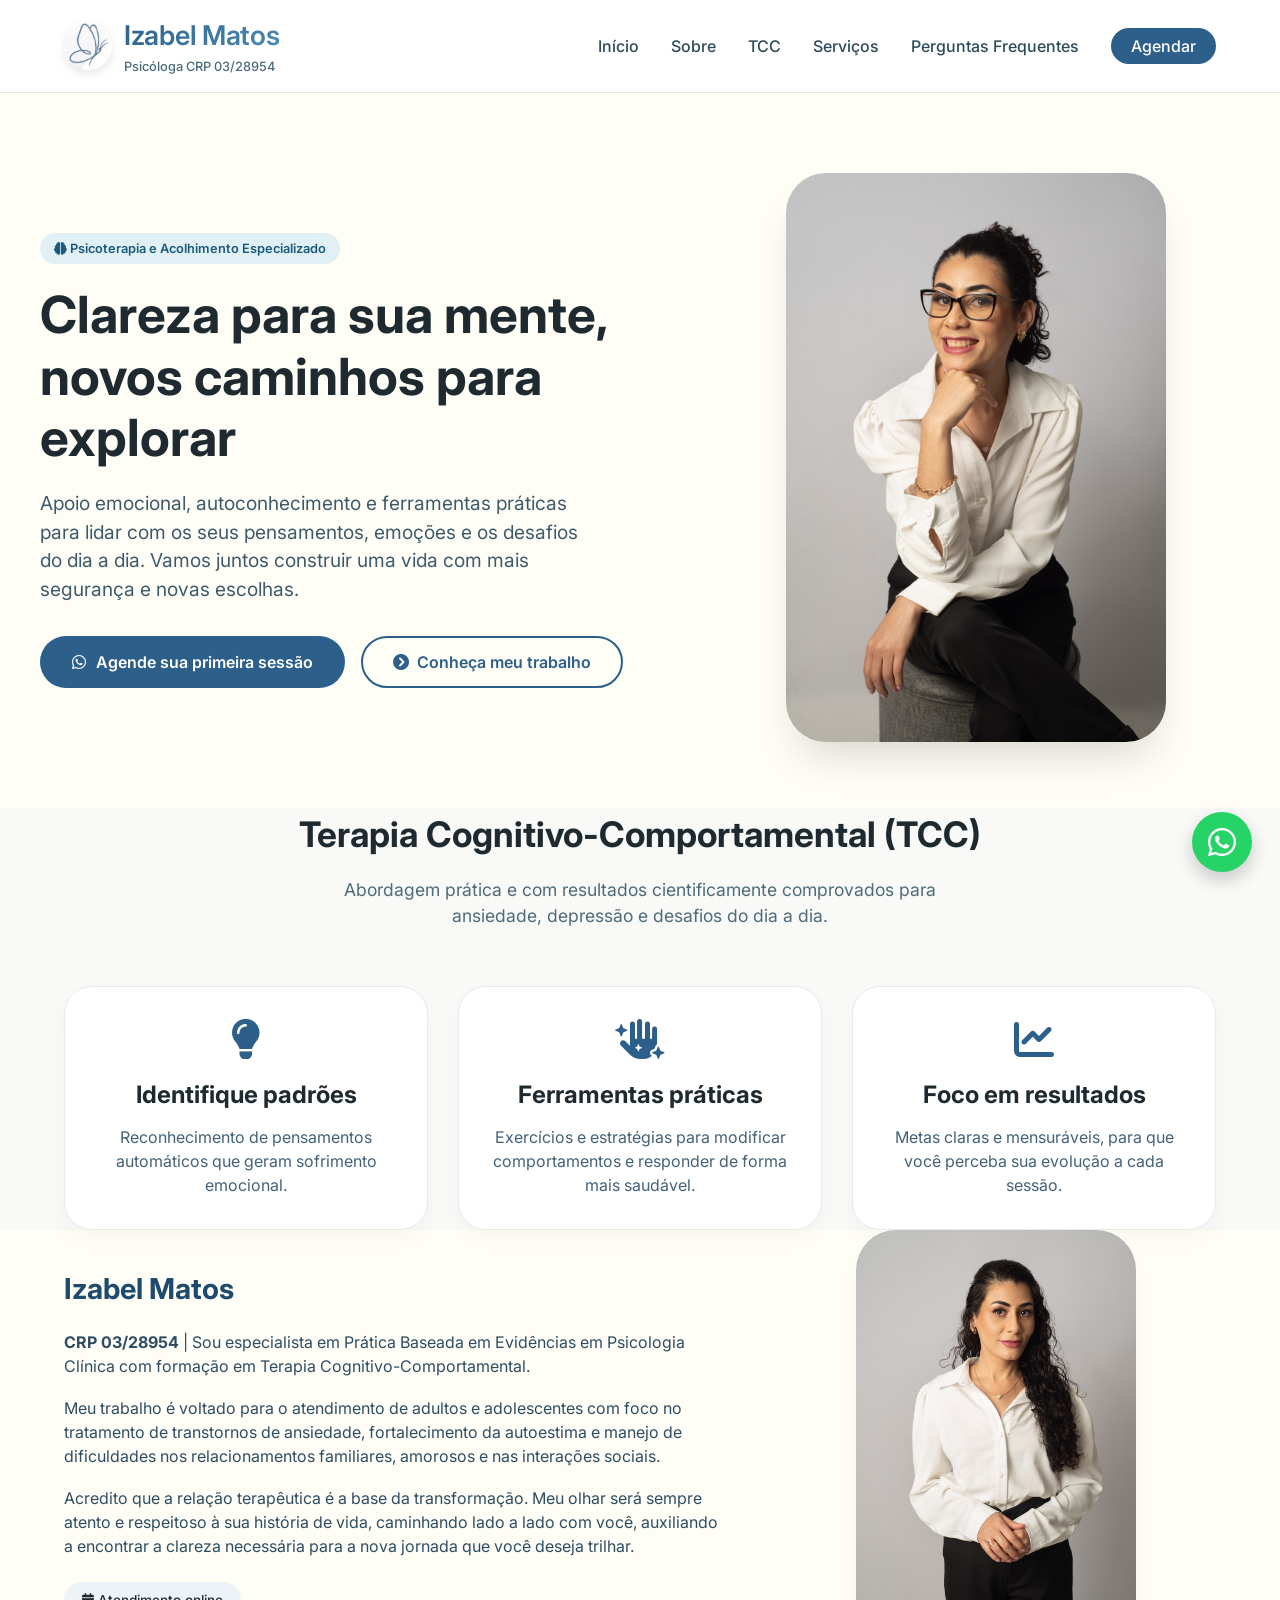
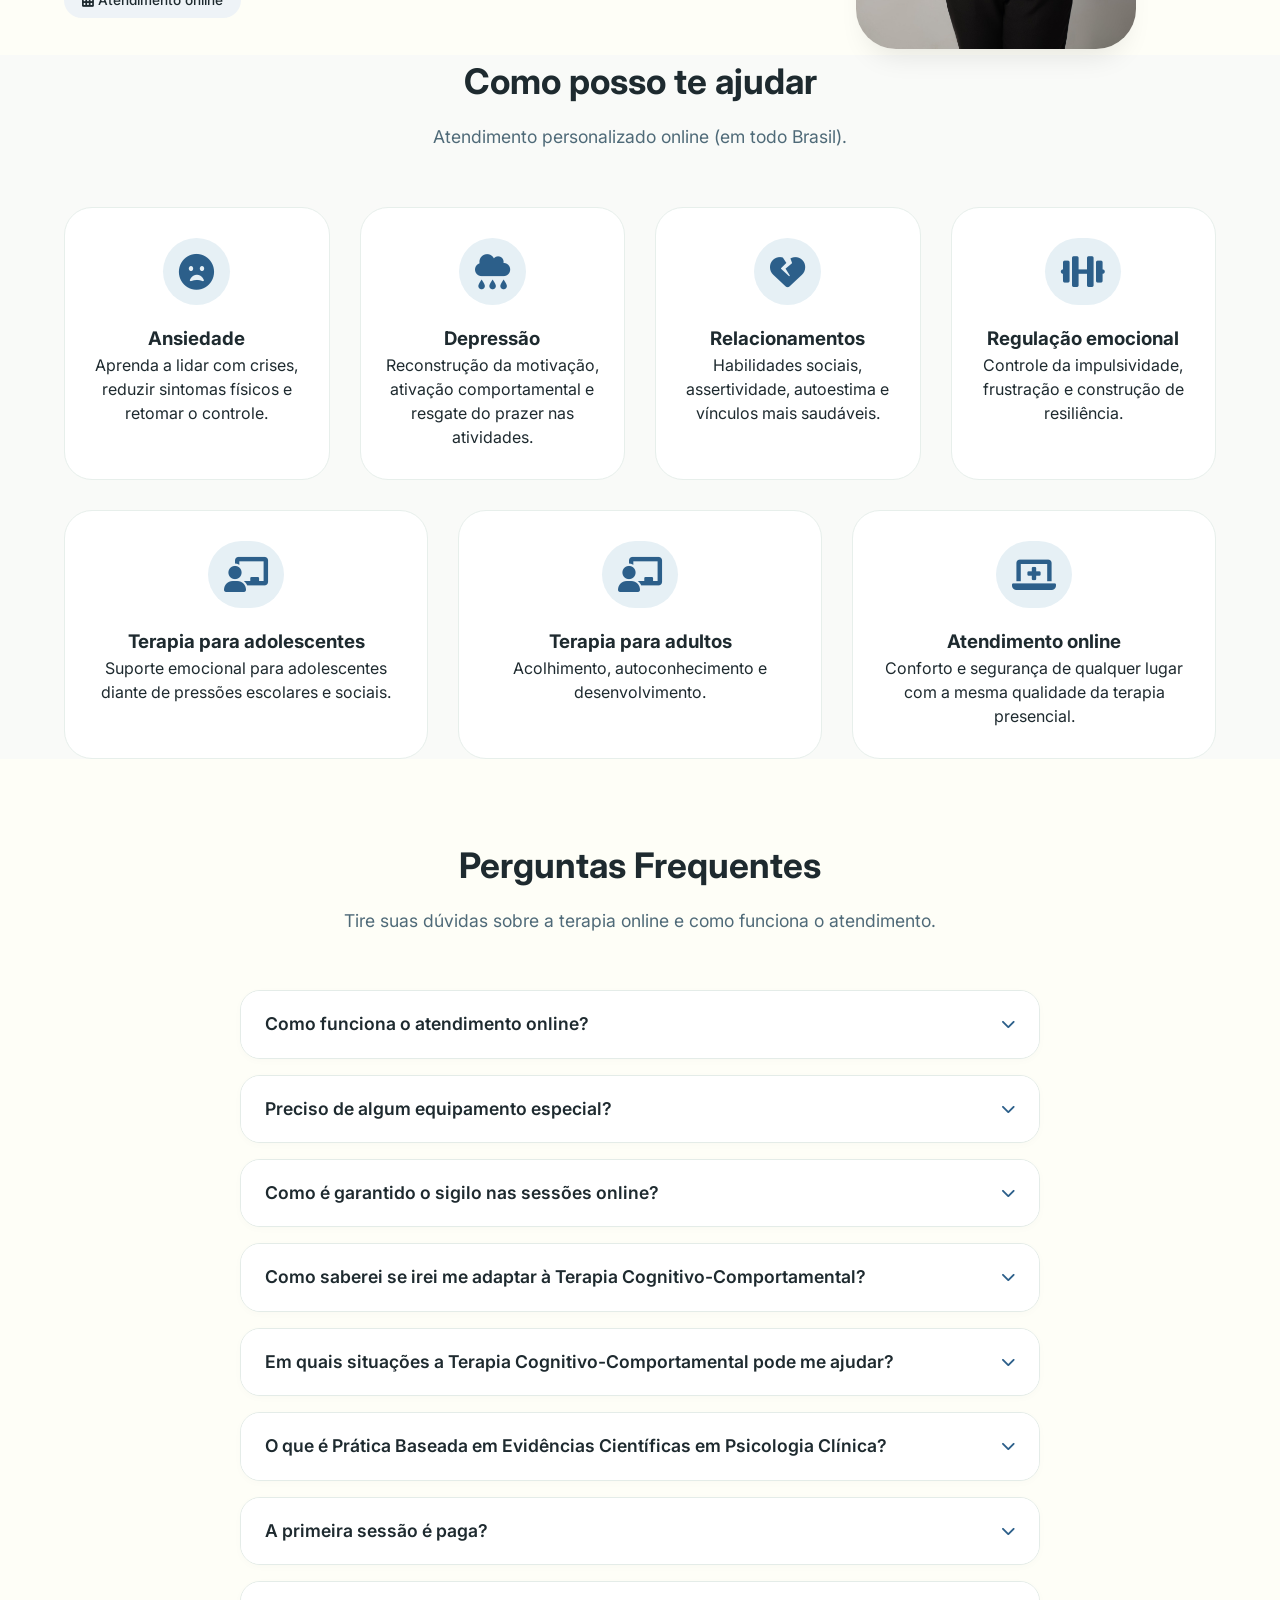
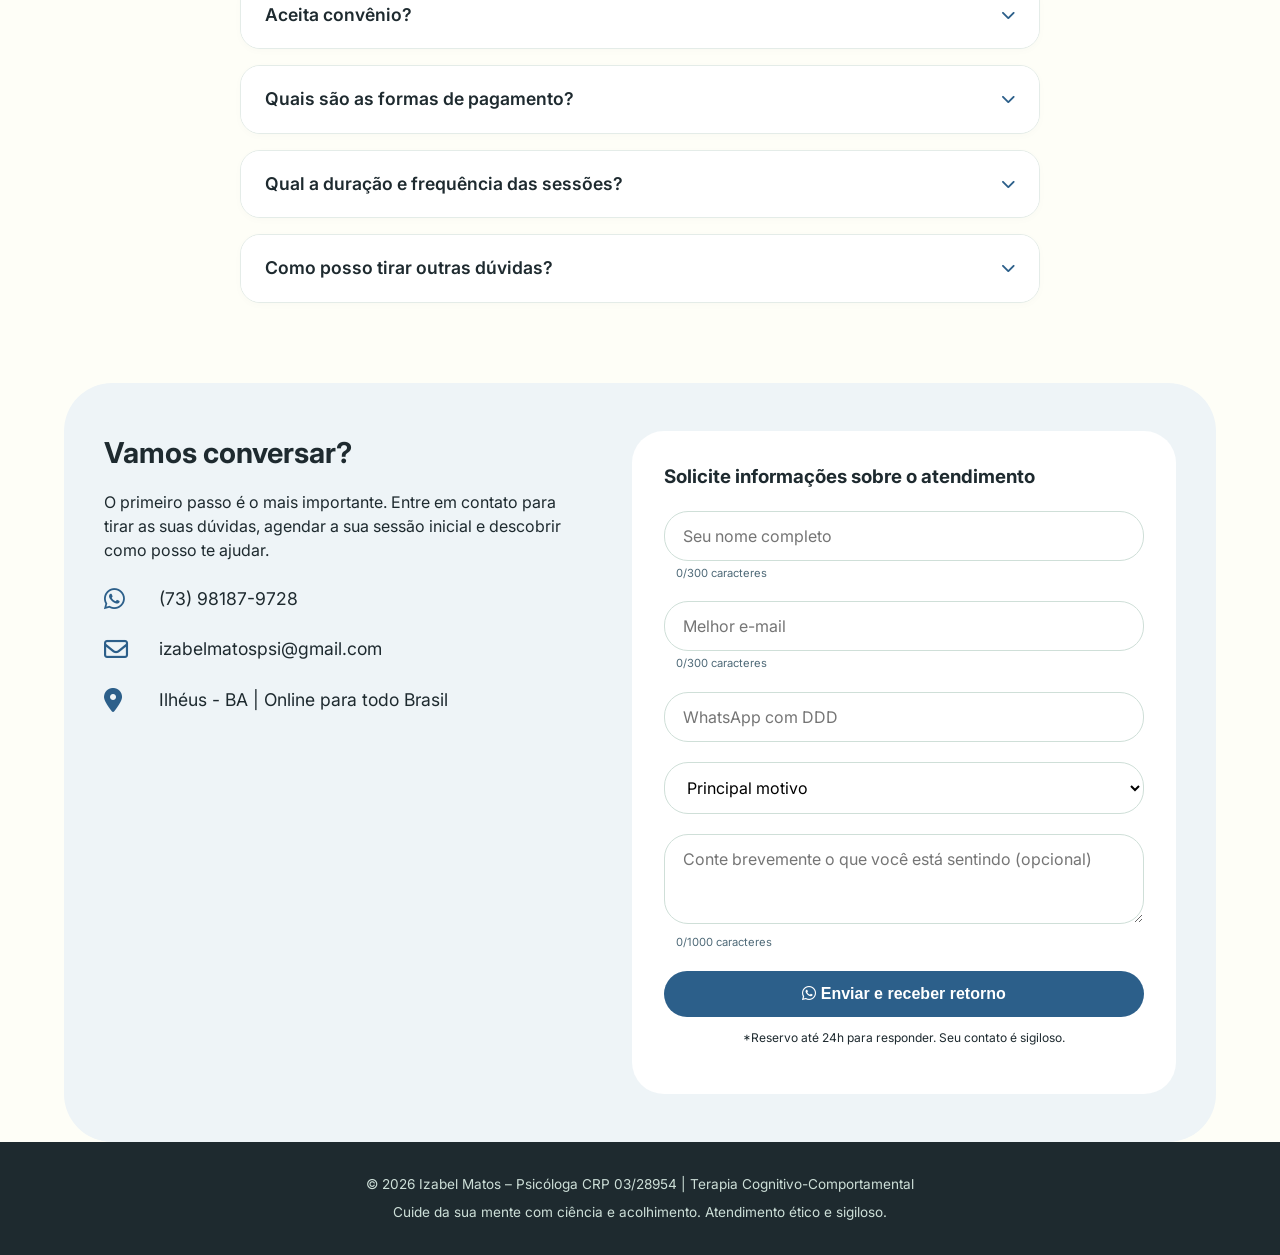
==== index.html @ 02223393 "Update index.html Customizations" ====
<!DOCTYPE html>
<html lang="pt-BR">
<head>
    <meta charset="UTF-8">
    <meta name="viewport" content="width=device-width, initial-scale=1.0, user-scalable=yes">
    <title>Izabel Matos | Psicóloga Clínica</title>

    <!-- Favicon -->    
    <link rel="icon" type="image/x-icon" href="favicon.ico" >
    
    <!-- Google Fonts + Font Awesome -->
    <link href="https://fonts.googleapis.com/css2?family=Inter:opsz,wght@14..32,300;14..32,400;14..32,500;14..32,600;14..32,700&display=swap" rel="stylesheet">
    <link rel="stylesheet" href="https://cdnjs.cloudflare.com/ajax/libs/font-awesome/6.0.0-beta3/css/all.min.css">
    <link rel="stylesheet" href="styles/style.css">
</head>
<body>

<!-- Navegação -->
<div class="navbar">
    <div class="container nav-flex">
        <div class="logo">
            <img src="images/logo.png" alt="Logo Izabel Matos" class="logo-image">
            <div class="logo-text">
                <h2>Izabel Matos</h2>
                <p>Psicóloga CRP 03/28954</p>
            </div>
        </div>  
        <ul class="nav-links">
            <li><a href="#inicio">Início</a></li>
            <li><a href="#sobre">Sobre</a></li>
            <li><a href="#tcc">TCC</a></li>
            <li><a href="#servicos">Serviços</a></li>
            <li><a href="#faq">Perguntas Frequentes</a></li>
            <li><a href="#contato" class="btn-contato-nav">Agendar</a></li>
        </ul>
    </div>
</div>

<main>
    <!-- Início -->
    <section id="inicio">
        <div class="container hero">
            <div class="hero-content">
                <div class="hero-badge"><i class="fas fa-brain"></i> Psicoterapia e Acolhimento Especializado</div>
                <h1>Clareza para sua mente, novos caminhos para explorar</h1>
                <p>Apoio emocional, autoconhecimento e ferramentas práticas para lidar com os seus pensamentos, emoções e os desafios do dia a dia. Vamos juntos construir uma vida com mais segurança e novas escolhas.</p>
                <div class="hero-buttons">
                    <a href="#contato" class="btn-primary"><i class="fab fa-whatsapp"></i> Agende sua primeira sessão</a>
                    <a href="#sobre" class="btn-outline"><i class="fas fa-chevron-circle-right"></i> Conheça meu trabalho</a>
                </div>
            </div>
            <div class="hero-image">
                <img src="images/izabel2.jpeg" alt="Sala de terapia aconchegante">
            </div>
        </div>
    </section>

    <!-- Seção: O que é TCC -->
    <section id="tcc" class="section-light">
        <div class="container">
            <h2 class="section-title">Terapia Cognitivo-Comportamental (TCC)</h2>
            <p class="section-sub">Abordagem prática e com resultados cientificamente comprovados para ansiedade, depressão e desafios do dia a dia.</p>
            <div class="grid-cards">
                <div class="card">
                    <i class="fas fa-lightbulb"></i>
                    <h3>Identifique padrões</h3>
                    <p>Reconhecimento de pensamentos automáticos que geram sofrimento emocional.</p>
                </div>
                <div class="card">
                    <i class="fas fa-hand-sparkles"></i>
                    <h3>Ferramentas práticas</h3>
                    <p>Exercícios e estratégias para modificar comportamentos e responder de forma mais saudável.</p>
                </div>
                <div class="card">
                    <i class="fas fa-chart-line"></i>
                    <h3>Foco em resultados</h3>
                    <p>Metas claras e mensuráveis, para que você perceba sua evolução a cada sessão.</p>
                </div>
            </div>
        </div>
    </section>

    <!-- Sobre a psicóloga -->
    <section id="sobre">
        <div class="container about-wrap">
            <div class="about-text">
                <h3>Izabel Matos</h3>
                <p><strong>CRP 03/28954</strong> | Sou especialista em Prática Baseada em Evidências em Psicologia Clínica com formação em Terapia Cognitivo-Comportamental. </p>
                <p>Meu trabalho é voltado para o atendimento de adultos e adolescentes com foco no tratamento de transtornos de ansiedade, fortalecimento da autoestima e manejo de 
                    dificuldades nos relacionamentos familiares, amorosos e nas interações sociais.</p>                
                <p>Acredito que a relação terapêutica é a base da transformação. Meu olhar será sempre atento e respeitoso à sua história de vida, caminhando lado a lado com você, 
                    auxiliando a encontrar a clareza necessária para a nova jornada que você deseja trilhar.</p>
                <div class="badge-credencial">                    
                    <span><i class="fas fa-calendar-alt"></i> Atendimento online</span>
                </div>
            </div>
            <div class="about-img">
                <img src="images/izabel1.jpeg" alt="Foto Izabel Matos">
            </div>
        </div>
    </section>

    <!-- Serviços oferecidos -->
    <section id="servicos" class="section-light">
        <div class="container">
            <h2 class="section-title">Como posso te ajudar</h2>
            <p class="section-sub">Atendimento personalizado online (em todo Brasil).</p>
            <div class="servicos-grid">
                <div class="servico-item">
                    <i class="fas fa-frown-open"></i>
                    <h3>Ansiedade</h3>
                    <p>Aprenda a lidar com crises, reduzir sintomas físicos e retomar o controle.</p>
                </div>
                <div class="servico-item">
                    <i class="fas fa-cloud-rain"></i>
                    <h3>Depressão</h3>
                    <p>Reconstrução da motivação, ativação comportamental e resgate do prazer nas atividades.</p>
                </div>
                <div class="servico-item">
                    <i class="fas fa-heart-broken"></i>
                    <h3>Relacionamentos</h3>
                    <p>Habilidades sociais, assertividade, autoestima e vínculos mais saudáveis.</p>
                </div>
                <div class="servico-item">
                    <i class="fas fa-dumbbell"></i>
                    <h3>Regulação emocional</h3>
                    <p>Controle da impulsividade, frustração e construção de resiliência.</p>
                </div>
                <div class="servico-item">
                    <i class="fas fa-chalkboard-user"></i>
                    <h3>Terapia para adolescentes</h3>
                    <p>Suporte emocional para adolescentes diante de pressões escolares e sociais.</p>
                </div>
                <div class="servico-item">
                    <i class="fas fa-chalkboard-user"></i>
                    <h3>Terapia para adultos</h3>
                    <p>Acolhimento, autoconhecimento e desenvolvimento.</p>
                </div>
                <div class="servico-item">
                    <i class="fas fa-laptop-medical"></i>
                    <h3>Atendimento online</h3>
                    <p>Conforto e segurança de qualquer lugar com a mesma qualidade da terapia presencial.</p>
                </div>
            </div>
        </div>
    </section>

    <!-- Seção de FAQ - Perguntas Frequentes -->
    <section id="faq" class="section-faq">
        <div class="container">
            <h2 class="section-title">Perguntas Frequentes</h2>
            <p class="section-sub">Tire suas dúvidas sobre a terapia online e como funciona o atendimento.</p>

            <div class="faq-grid">
                <div class="faq-item">
                    <div class="faq-question">
                        <span>Como funciona o atendimento online?</span>
                        <i class="fas fa-chevron-down"></i>
                    </div>
                    <div class="faq-answer">
                        <p>O atendimento online é realizado por videochamada em um ambiente virtual seguro. 
                            Você vai precisar apenas de um celular ou computador conectado à internet, fones de ouvido com microfone e de um espaço tranquilo, 
                            garantindo a privacidade necessária para preservarmos o sigilo da nossa conversa. Esse formato possui a mesma duração, 
                            qualidade e eficácia dos encontros presenciais, seguindo as diretrizes do Conselho Federal de Psicologia (Resolução CFP 011/2012).
                        </p>
                    </div>
                </div>

                <div class="faq-item">
                    <div class="faq-question">
                        <span>Preciso de algum equipamento especial?</span>
                        <i class="fas fa-chevron-down"></i>
                    </div>
                    <div class="faq-answer">
                        <p>Não. Você só precisa de um celular, tablet ou computador com câmera e fones de ouvido, além de uma boa conexão com a internet. 
                            Recomendo um ambiente tranquilo e privado onde não haja interrupções durante a sessão.</p>
                    </div>
                </div>

                <div class="faq-item">
                    <div class="faq-question">
                        <span>Como é garantido o sigilo nas sessões online?</span>
                        <i class="fas fa-chevron-down"></i>
                    </div>
                    <div class="faq-answer">
                        <p>Utilizo plataformas de videoconferência com criptografia de ponta a ponta, seguindo as normas de segurança e sigilo profissional da Psicologia. 
                            Além disso, você deve estar em um local reservado durante a sessão. O sigilo é assegurado pelo Código de Ética Profissional do Psicólogo, 
                            assim como no atendimento presencial.</p>
                    </div>
                </div>

                <div class="faq-item">
                    <div class="faq-question">
                        <span>Como saberei se irei me adaptar à Terapia Cognitivo-Comportamental?</span>
                        <i class="fas fa-chevron-down"></i>
                    </div>
                    <div class="faq-answer">
                        <p>Essa é uma abordagem flexível e que será desenhada sob medida para você. A psicoterapia se adapta à sua realidade e aos seus valores. 
                            O processo é transparente e colaborativo. Nós caminharemos no seu tempo e o espaço estará sempre aberto para que você compartilhe 
                            como se sente ao longo dos encontros.</p>
                    </div>
                </div>

                <div class="faq-item">
                    <div class="faq-question">
                        <span>Em quais situações a Terapia Cognitivo-Comportamental pode me ajudar?</span>
                        <i class="fas fa-chevron-down"></i>
                    </div>
                    <div class="faq-answer">
                        <p>A Terapia Cognitivo-Comportamental (TCC) é eficaz no tratamento de diversos transtornos, como: 
                            ansiedade (transtorno de ansiedade generalizada, síndrome do pânico, fobias), depressão, transtorno obsessivo-compulsivo (TOC), 
                            transtorno de estresse pós-traumático (TEPT), transtornos alimentares, insônia, 
                            além de dificuldades em relacionamentos e baixa autoestima.</p>
                    </div>
                </div>

                <div class="faq-item">
                    <div class="faq-question">
                        <span>O que é Prática Baseada em Evidências Científicas em Psicologia Clínica?</span>
                        <i class="fas fa-chevron-down"></i>
                    </div>
                    <div class="faq-answer">
                        <p>É um modelo de trabalho que garante muita segurança e responsabilidade para o seu tratamento. 
                            Ele une os resultados dos melhores estudos científicos atuais com a minha experiência clínica e as suas necessidades pessoais. 
                            Na prática, isso significa que as nossas sessões serão guiadas por intervenções sérias e que realmente funcionam 
                            para promover a sua saúde mental de forma acolhedora.</p>
                    </div>
                </div>

                <div class="faq-item">
                    <div class="faq-question">
                        <span>A primeira sessão é paga?</span>
                        <i class="fas fa-chevron-down"></i>
                    </div>
                    <div class="faq-answer">
                        <p>Sim. O nosso primeiro encontro já é uma sessão clínica. Nesse momento inicial eu quero te conhecer, 
                            nós vamos conversar com calma sobre o que te trouxe à terapia, eu quero entender a sua história 
                            e alinhar com você como será a nossa jornada juntos para alcançar os seus objetivos.</p>
                    </div>
                </div>

                <div class="faq-item">
                    <div class="faq-question">
                        <span>Aceita convênio?</span>
                        <i class="fas fa-chevron-down"></i>
                    </div>
                    <div class="faq-answer">
                        <p>Não, os meus atendimentos são particulares.</p>
                    </div>
                </div>
                
                <div class="faq-item">
                    <div class="faq-question">
                        <span>Quais são as formas de pagamento?</span>
                        <i class="fas fa-chevron-down"></i>
                    </div>
                    <div class="faq-answer">
                        <p>O pagamento pode ser realizado por PIX. As sessões são pagas antecipadamente até um dia antes do dia agendado, para confirmação da reserva do horário.</p>
                    </div>
                </div>

                <div class="faq-item">
                    <div class="faq-question">
                        <span>Qual a duração e frequência das sessões?</span>
                        <i class="fas fa-chevron-down"></i>
                    </div>
                    <div class="faq-answer">
                        <p>As sessões têm duração média de 50 minutos a 1 hora. A frequência recomendada inicialmente é semanal, para que 
                            haja continuidade e efetividade no processo terapêutico. Conforme sua evolução, podemos espaçar as sessões 
                            para quinzenais ou mensais. Tudo é combinado de acordo com suas necessidades e objetivos.</p>
                    </div>
                </div>

                <div class="faq-item">
                    <div class="faq-question">
                        <span>Como posso tirar outras dúvidas?</span>
                        <i class="fas fa-chevron-down"></i>
                    </div>
                    <div class="faq-answer">
                        <p>Se você ainda tem perguntas ou deseja conversar sobre algo específico, pode entrar em contato comigo utilizando o botão do Whatsapp no canto inferior tela ou, 
                            caso prefira, preencher o formulário de agendamento com seus dados para solicitar informações mais detalhadas sobre o atendimento.</p>
                    </div>
                </div>
                
            </div>
        </div>
    </section>
    
    <!-- Contato + Agendamento -->
    <section id="contato">
        <div class="container">
            <div class="contact-box">
                <div class="contact-info">
                    <h3>Vamos conversar?</h3>
                    <p>O primeiro passo é o mais importante. Entre em contato para tirar as suas dúvidas, agendar a sua sessão inicial e descobrir como posso te ajudar.</p>
                    <div class="contact-detail">
                        <i class="fab fa-whatsapp"></i> <span>(73) 98187-9728</span>
                    </div>
                    <div class="contact-detail">
                        <i class="far fa-envelope"></i> <span>izabelmatospsi@gmail.com</span>
                    </div>
                    <div class="contact-detail">
                        <i class="fas fa-map-marker-alt"></i> <span>Ilhéus - BA | Online para todo Brasil</span>
                    </div>                    
                </div>

                <div class="contact-form">
                    <h3 style="margin-bottom: 20px;">Solicite informações sobre o atendimento</h3>
                    <form id="formAgendamento">
                        <div class="form-group">
                            <input type="text" placeholder="Seu nome completo" id="nome" required>
                        </div>
                        <div class="form-group">
                            <input type="email" placeholder="Melhor e-mail" id="email" required>
                        </div>
                        <div class="form-group">
                            <input type="tel" placeholder="WhatsApp com DDD" id="telefone" required>
                        </div>
                        <div class="form-group">
                            <select id="interesse">
                                <option value="">Principal motivo</option>
                                <option>Ansiedade / Estresse</option>
                                <option>Depressão</option>
                                <option>Dificuldades em relacionamentos</option>
                                <option>Luto</option>
                                <option>TDAH (Transtorno do Déficit de Atenção com Hiperatividade)</option>
                                <option>Desenvolver habilidades sociais / de comunicação</option>
                                <option>Terapia para adolescente</option>
                                <option>Outros</option>
                            </select>
                        </div>
                        <div class="form-group">
                            <textarea rows="3" placeholder="Conte brevemente o que você está sentindo (opcional)" id="mensagem"></textarea>
                        </div>
                        <button type="submit" id="btnEnviar"><i class="fab fa-whatsapp"></i> Enviar e receber retorno</button>
                        <p style="font-size: 0.75rem; margin-top: 12px; text-align: center;">*Reservo até 24h para responder. Seu contato é sigiloso.</p>
                    </form>
                    <div id="formFeedback" style="margin-top: 15px; font-size: 0.85rem; text-align: center;"></div>
                </div>
            </div>
        </div>
    </section>
</main>

<footer>
    <div class="container">
        <p>© <span id="anoAtual"></span> Izabel Matos – Psicóloga CRP 03/28954 | Terapia Cognitivo-Comportamental</p>
        <p style="margin-top: 8px;">Cuide da sua mente com ciência e acolhimento. Atendimento ético e sigiloso.</p>
    </div>
</footer>

<!-- Botão flutuante WhatsApp -->
<a href="https://wa.me/5573981879728?text=Olá%20Izabel%2C%20gostaria%20de%20saber%20mais%20sobre%20a%20psicoterapia" class="whatsapp-fixed" target="_blank" rel="noopener">
    <i class="fab fa-whatsapp"></i>
</a>

<script src="scripts/script.js"></script>
</body>
</html>
---- styles/style.css ----
.hero,.logo,.nav-flex,.nav-links{display:flex}.btn-contato-nav:hover,.btn-primary:hover,button[type=submit]:hover{background:#1e4a6e}.btn-outline,.btn-primary,.nav-links a{transition:.2s;text-decoration:none}.btn-outline,.btn-primary,.nav-links a,.whatsapp-fixed{text-decoration:none}*{margin:0;padding:0;box-sizing:border-box}body{font-family:Inter,sans-serif;background-color:#fefef7;color:#1e2a2f;line-height:1.5;scroll-behavior:smooth}.container{max-width:1200px;margin:0 auto;padding:0 24px}.navbar{background:#ffffffea;backdrop-filter:blur(10px);position:sticky;top:0;z-index:100;border-bottom:1px solid #e2e8e6;padding:16px 0}.nav-flex{justify-content:space-between;align-items:center;flex-wrap:wrap}.btn-primary,.logo{align-items:center}.logo{gap:12px}.logo-image{width:48px;height:48px;border-radius:50%;object-fit:cover;box-shadow:0 4px 10px rgba(0,0,0,.1)}.logo-text h2{font-size:1.7rem;font-weight:600;letter-spacing:-.3px;background:linear-gradient(135deg,#2c5f8a,#4a8db5);-webkit-background-clip:text;background-clip:text;color:transparent;margin:0}.logo-text p{font-size:.8rem;color:#4a6a7a;font-weight:500;margin:0}.nav-links{gap:32px;list-style:none}.nav-links a{font-weight:500;color:#2c4a5a}.nav-links a:hover{color:#2c5f8a}.btn-contato-nav{background:#2c5f8a;color:#fff!important;padding:8px 20px;border-radius:40px}.hero{padding:80px 0 60px;flex-wrap:wrap;align-items:center;justify-content:space-between;gap:40px}.about-text,.hero-content{flex:1.2}.hero-badge{background:#e1f0f5;display:inline-block;padding:6px 14px;border-radius:40px;font-size:.8rem;font-weight:600;color:#1a5a7a;margin-bottom:20px}.hero-content h1{font-size:3.2rem;font-weight:700;line-height:1.2;margin-bottom:20px;color:#1e2a2f}.hero-content h1 span{color:#2c5f8a;border-bottom:3px solid #cbdcd4}.hero-content p{font-size:1.2rem;color:#3e5a68;margin-bottom:32px;max-width:550px}.hero-buttons{display:flex;gap:16px;flex-wrap:wrap}.btn-primary{background:#2c5f8a;color:#fff;border:none;padding:14px 32px;border-radius:50px;font-weight:600;cursor:pointer;display:inline-flex;gap:10px;font-size:1rem}.btn-primary:hover{transform:translateY(-2px)}.btn-outline{background:0 0;border:2px solid #2c5f8a;color:#2c5f8a;padding:12px 30px;border-radius:50px;font-weight:600;cursor:pointer;display:inline-flex;align-items:center;gap:8px}.btn-outline:hover{background:#eef3f7;transform:translateY(-2px)}.hero-image{flex:1;text-align:center}.hero-image img{max-width:100%;border-radius:40px;box-shadow:0 25px 40px -12px rgba(0,0,0,.15);background:#e6f0ec;width:380px;object-fit:cover}.section{padding:80px 0}.section-light{background-color:#f9faf8}.card,.servico-item{background:#fff;text-align:center}.section-title{text-align:center;font-size:2.2rem;font-weight:700;margin-bottom:16px;color:#1e2a2f}.section-sub{text-align:center;max-width:680px;margin:0 auto 56px;color:#4f6a78;font-size:1.1rem}.grid-cards,.servicos-grid{display:flex;flex-wrap:wrap;gap:30px;justify-content:center}.card{border-radius:28px;padding:32px 24px;flex:1;min-width:240px;box-shadow:0 8px 20px rgba(0,0,0,.03);transition:.25s;border:1px solid #e4ece8}.card:hover{transform:translateY(-5px);box-shadow:0 20px 30px -12px rgba(0,0,0,.08);border-color:#cde3da}.card i{font-size:2.5rem;color:#2c5f8a;margin-bottom:18px}.card h3{font-size:1.5rem;margin-bottom:12px}.card p{color:#436178}.about-wrap{display:flex;gap:50px;flex-wrap:wrap;align-items:center}.about-text h3{font-size:1.8rem;margin-bottom:20px;color:#1e4a6e}.about-text p{margin-bottom:18px;color:#2f4d61}.badge-credencial{display:flex;gap:20px;margin-top:24px;flex-wrap:wrap}.badge-credencial span{background:#eef3f7;padding:8px 18px;border-radius:60px;font-size:.85rem;font-weight:500}.about-img{flex:0.8;text-align:center}.about-img img{width:280px;border-radius:40px;box-shadow:0 18px 28px -12px rgba(0,0,0,.1)}.servico-item{border-radius:28px;padding:30px 20px;flex:1 1 260px;transition:.2s;border:1px solid #e7efeb}.servico-item i,.social-links a{border-radius:60px;color:#2c5f8a}.servico-item i{font-size:2.2rem;background:#e6f0f5;padding:16px;margin-bottom:20px}.contact-box{background:#eef4f7;border-radius:48px;padding:48px 40px;display:flex;flex-wrap:wrap;gap:48px;justify-content:space-between}.contact-info{flex:1}.contact-info h3{font-size:1.8rem;margin-bottom:16px}.contact-detail{margin:24px 0;display:flex;align-items:center;gap:15px;font-size:1.1rem}.contact-detail i{font-size:1.5rem;width:40px;color:#2c5f8a}.social-links{display:flex;gap:20px;margin-top:24px}.social-links a{background:#fff;width:44px;height:44px;display:inline-flex;align-items:center;justify-content:center;font-size:1.3rem;transition:.2s}.social-links a:hover{background:#2c5f8a;color:#fff}.contact-form{flex:1;background:#fff;padding:32px;border-radius:32px}.form-group{margin-bottom:20px}.form-group input,.form-group select,.form-group textarea{width:100%;padding:14px 18px;border:1px solid #cfdfd8;border-radius:24px;font-family:Inter,sans-serif;font-size:1rem;background:#fff;transition:.2s}.form-group input:focus,.form-group textarea:focus{outline:0;border-color:#2c5f8a;box-shadow:0 0 0 3px #cfe0e9}button[type=submit]{background:#2c5f8a;width:100%;padding:14px;border:none;border-radius:40px;color:#fff;font-weight:700;font-size:1rem;cursor:pointer;transition:.2s}.whatsapp-fixed{position:fixed;bottom:28px;right:28px;background:#25d366;width:60px;height:60px;border-radius:50%;display:flex;align-items:center;justify-content:center;color:#fff;font-size:2rem;box-shadow:0 8px 18px rgba(0,0,0,.2);transition:.2s;z-index:99}.whatsapp-fixed:hover{background:#1da35e;transform:scale(1.05)}footer{background:#1e2a2f;color:#cddfd8;text-align:center;padding:32px 0;font-size:.85rem}@media (max-width:850px){.logo-image{width:40px;height:40px}.logo-text h2{font-size:1.3rem}.logo-text p{font-size:.7rem}.hero-content h1{font-size:2.5rem}.nav-links{display:none}.hero-buttons,.nav-flex{justify-content:center}.hero{flex-direction:column-reverse;text-align:center}.hero-content p{margin-left:auto;margin-right:auto}}.section-faq{padding:80px 0;background-color:#fefef7}.faq-grid{max-width:800px;margin:0 auto;display:flex;flex-direction:column;gap:16px}.faq-item{background:#fff;border-radius:20px;border:1px solid #e4ece8;overflow:hidden;transition:.2s;box-shadow:0 2px 8px rgba(0,0,0,.02)}.faq-item:hover{border-color:#cde3da;box-shadow:0 4px 12px rgba(0,0,0,.05)}.faq-question{display:flex;justify-content:space-between;align-items:center;padding:20px 24px;cursor:pointer;font-weight:600;font-size:1.1rem;color:#1e2a2f;background:#fff;transition:background .2s}.faq-question:hover{background:#f9faf8}.faq-question span{flex:1;padding-right:16px}.faq-question i{font-size:.9rem;color:#2c5f8a;transition:transform .3s}.faq-item.active .faq-question i{transform:rotate(180deg)}.faq-answer{max-height:0;overflow:hidden;transition:max-height .4s,padding .2s;padding:0 24px;background-color:#fefef7;border-top:0 solid #e4ece8}.faq-item.active .faq-answer{max-height:500px;padding:0 24px 20px;border-top-width:1px}.faq-answer p{color:#436178;line-height:1.6;margin:0;font-size:.95rem}@media (max-width:768px){.section-faq{padding:60px 0}.faq-question{padding:16px 20px;font-size:1rem}.faq-answer p{font-size:.9rem}.faq-item.active .faq-answer{padding:0 20px 18px}}
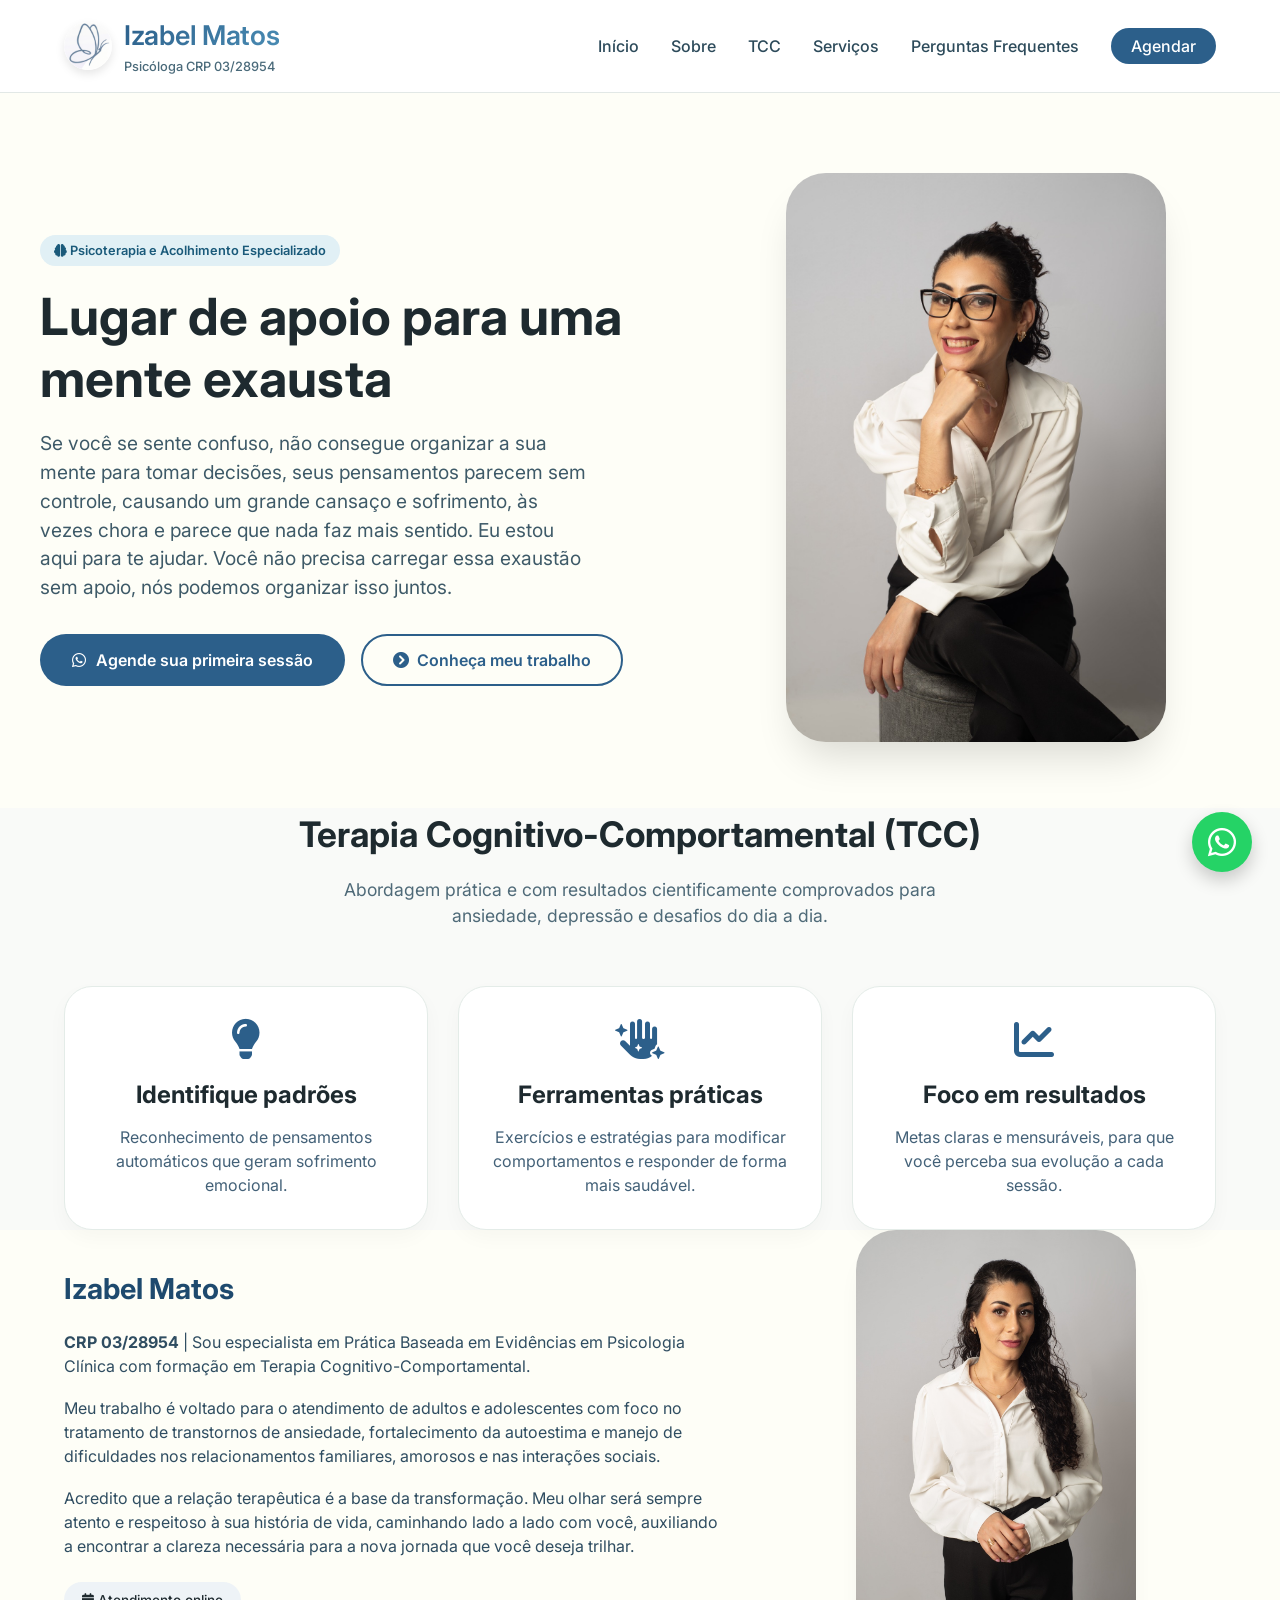
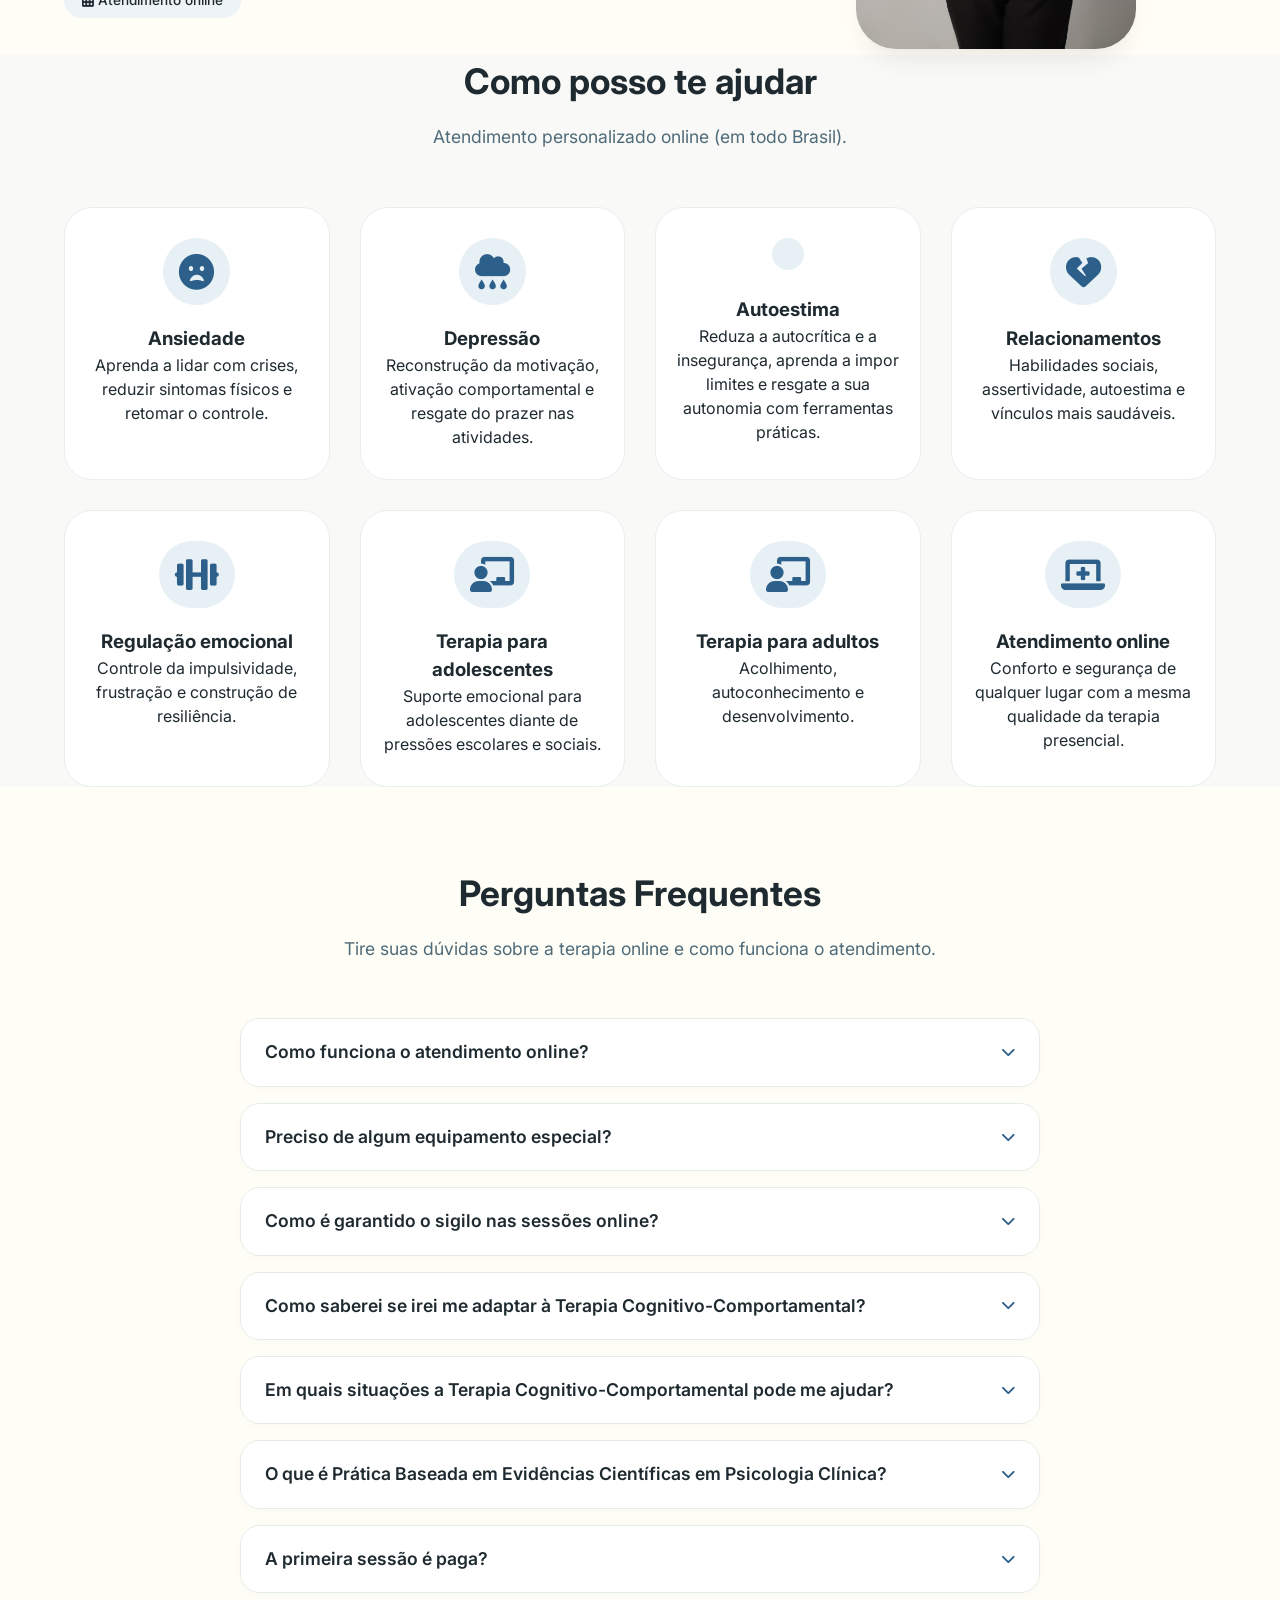
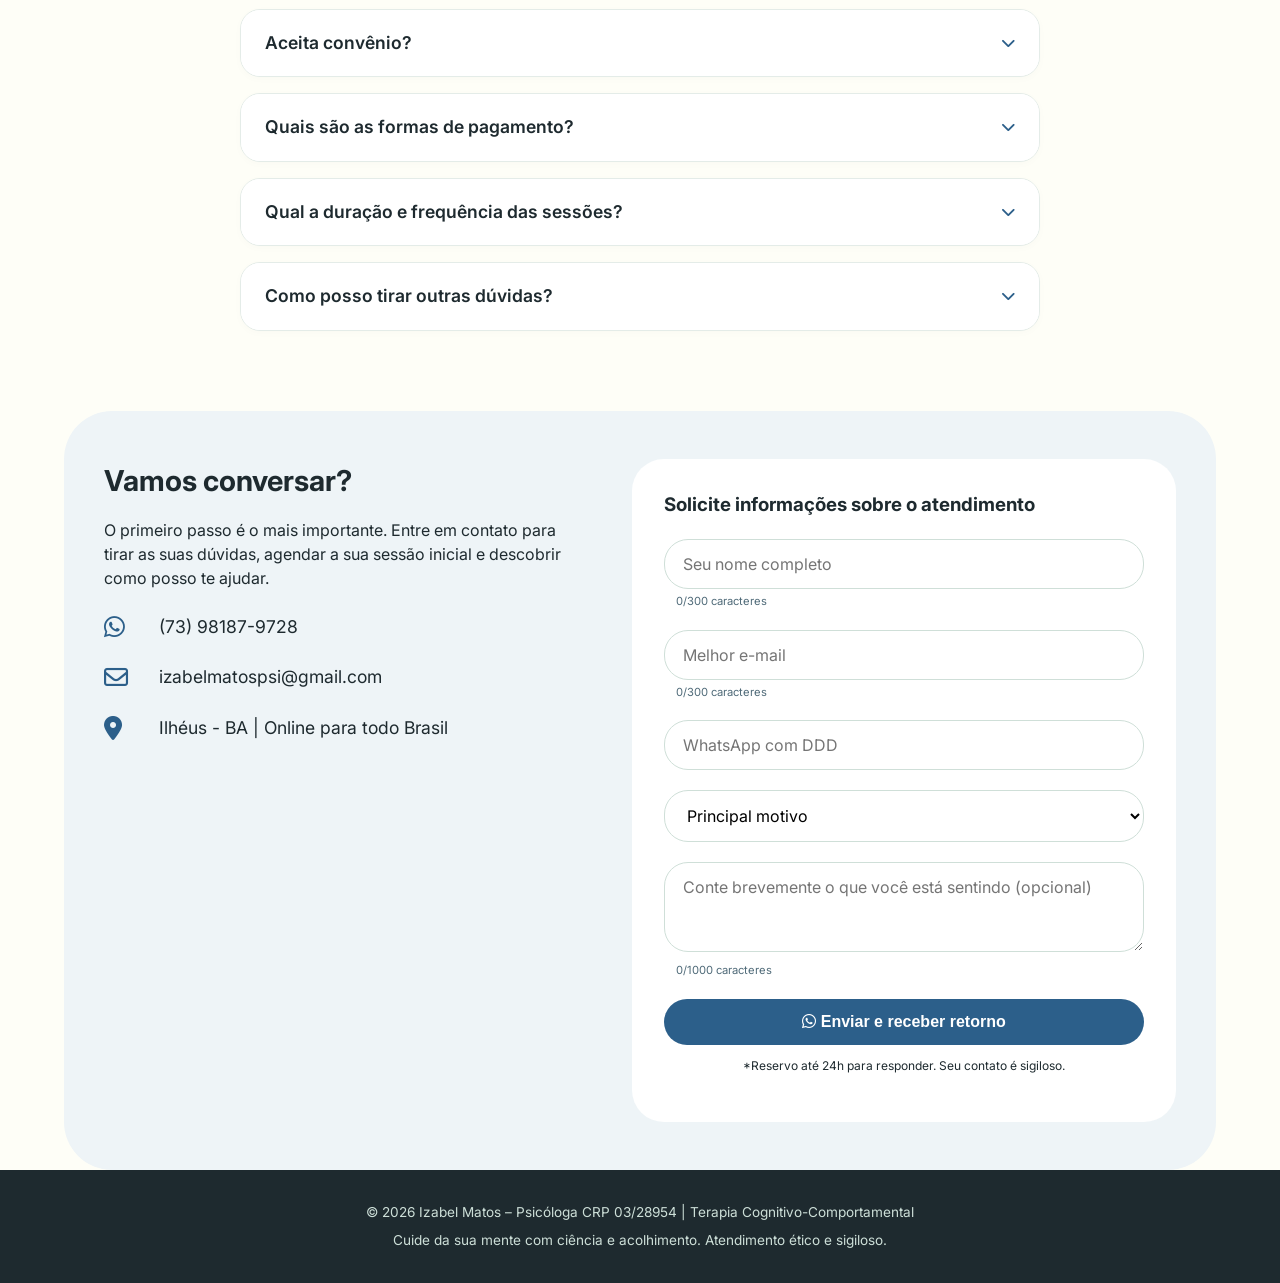
==== commit 1d72a0c7: "Update index.html Customizations" ====
--- a/index.html
+++ b/index.html
@@ -42,8 +42,10 @@
         <div class="container hero">
             <div class="hero-content">
                 <div class="hero-badge"><i class="fas fa-brain"></i> Psicoterapia e Acolhimento Especializado</div>
-                <h1>Clareza para sua mente, novos caminhos para explorar</h1>
-                <p>Apoio emocional, autoconhecimento e ferramentas práticas para lidar com os seus pensamentos, emoções e os desafios do dia a dia. Vamos juntos construir uma vida com mais segurança e novas escolhas.</p>
+                <h1>Lugar de apoio para uma mente exausta</h1>
+                <p>Se você se sente confuso, não consegue organizar a sua mente para tomar decisões, seus pensamentos parecem sem controle, 
+                    causando um grande cansaço e sofrimento, às vezes chora e parece que nada faz mais sentido. 
+                    Eu estou aqui para te ajudar. Você não precisa carregar essa exaustão sem apoio, nós podemos organizar isso juntos.</p>
                 <div class="hero-buttons">
                     <a href="#contato" class="btn-primary"><i class="fab fa-whatsapp"></i> Agende sua primeira sessão</a>
                     <a href="#sobre" class="btn-outline"><i class="fas fa-chevron-circle-right"></i> Conheça meu trabalho</a>
@@ -115,7 +117,12 @@
                     <i class="fas fa-cloud-rain"></i>
                     <h3>Depressão</h3>
                     <p>Reconstrução da motivação, ativação comportamental e resgate do prazer nas atividades.</p>
-                </div>
+                </div>                
+                <div class="servico-item">
+                    <i class="fas fa-head-side-heart"></i>
+                    <h3>Autoestima</h3>
+                    <p>Reduza a autocrítica e a insegurança, aprenda a impor limites e resgate a sua autonomia com ferramentas práticas.</p>
+                </div>                
                 <div class="servico-item">
                     <i class="fas fa-heart-broken"></i>
                     <h3>Relacionamentos</h3>
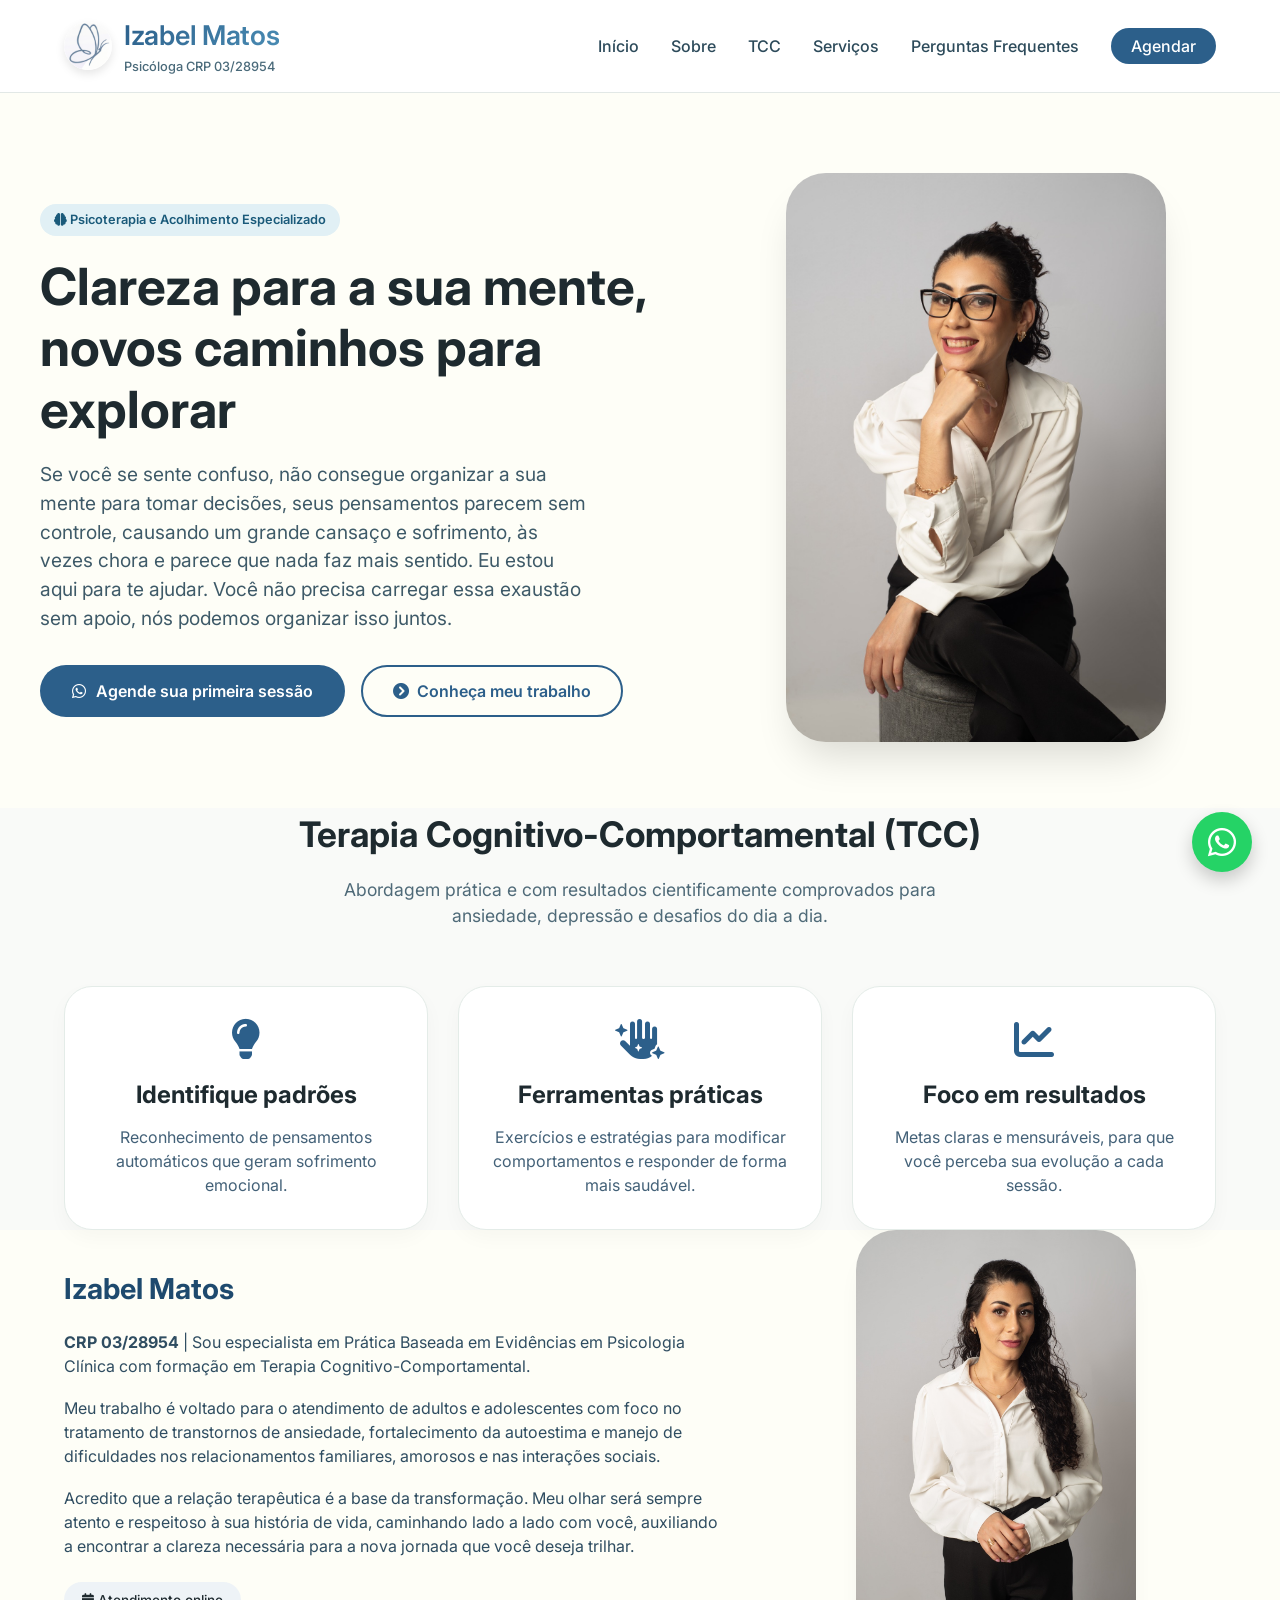
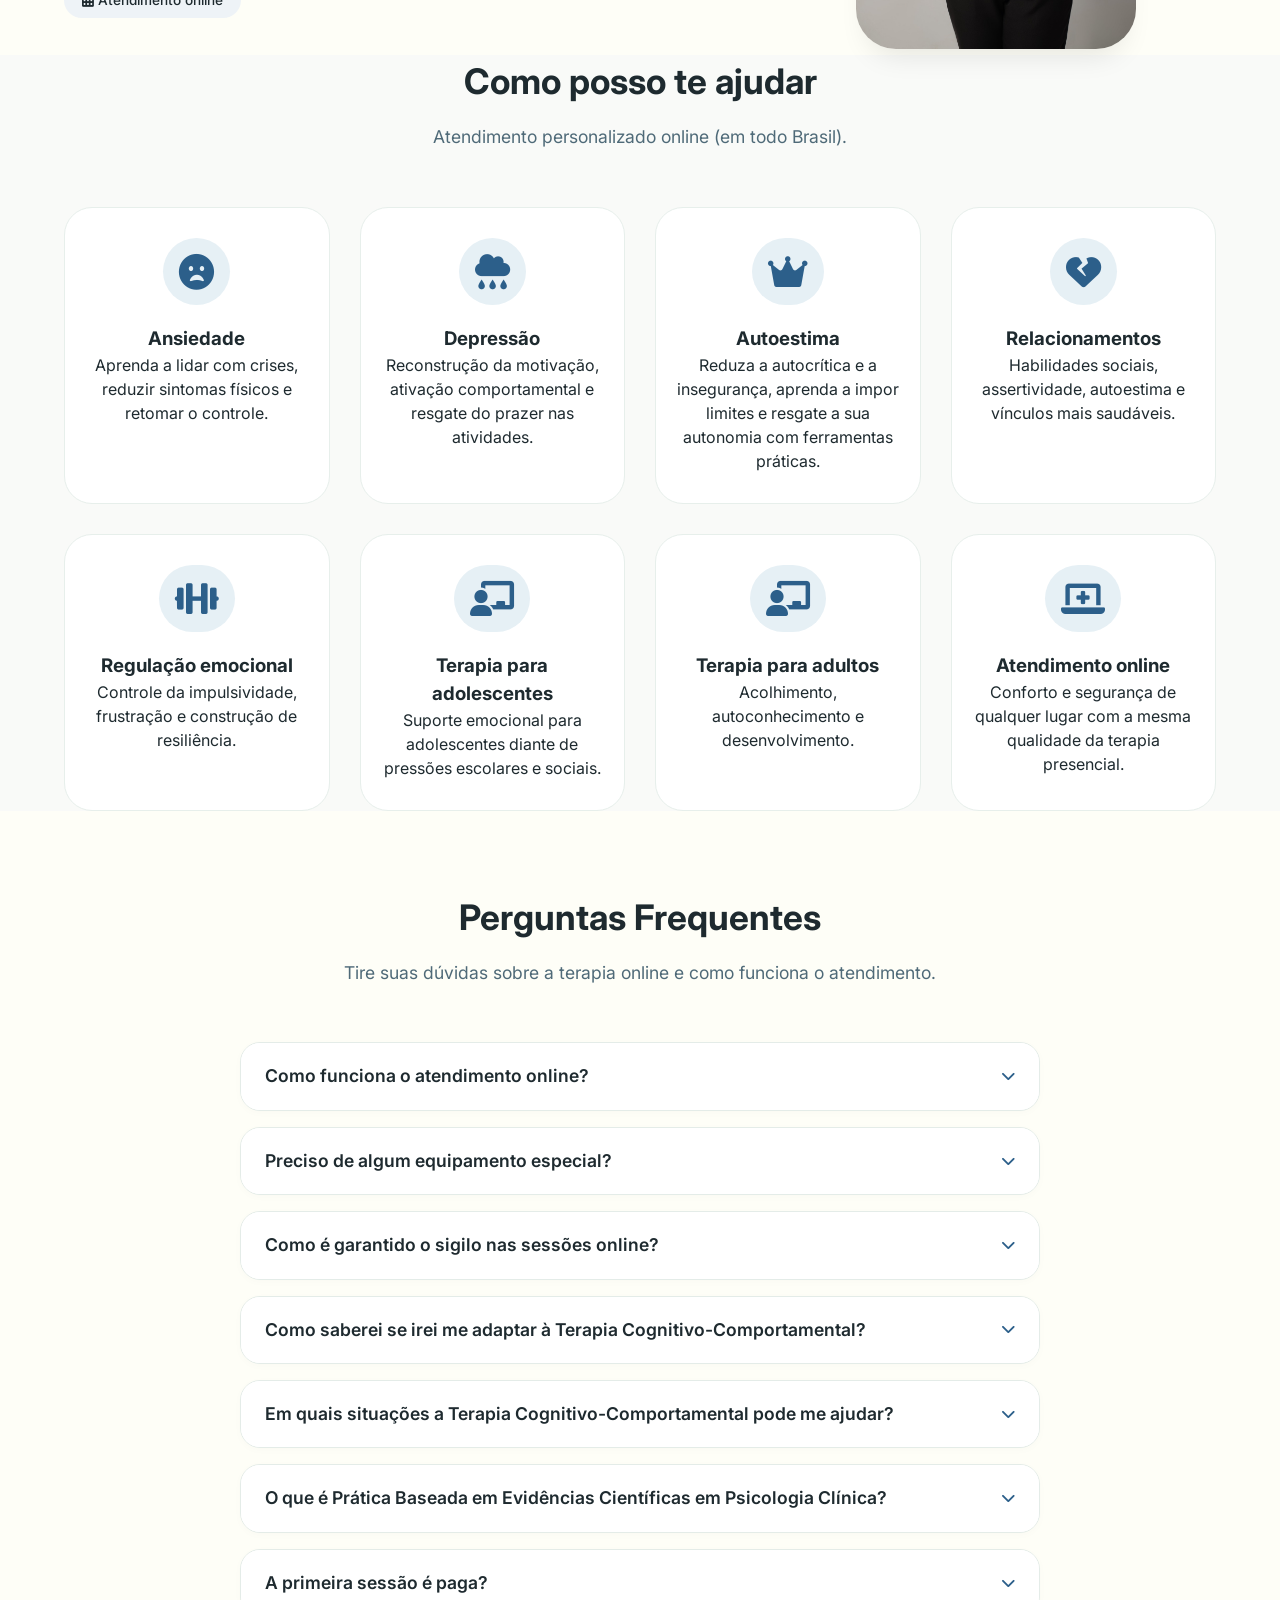
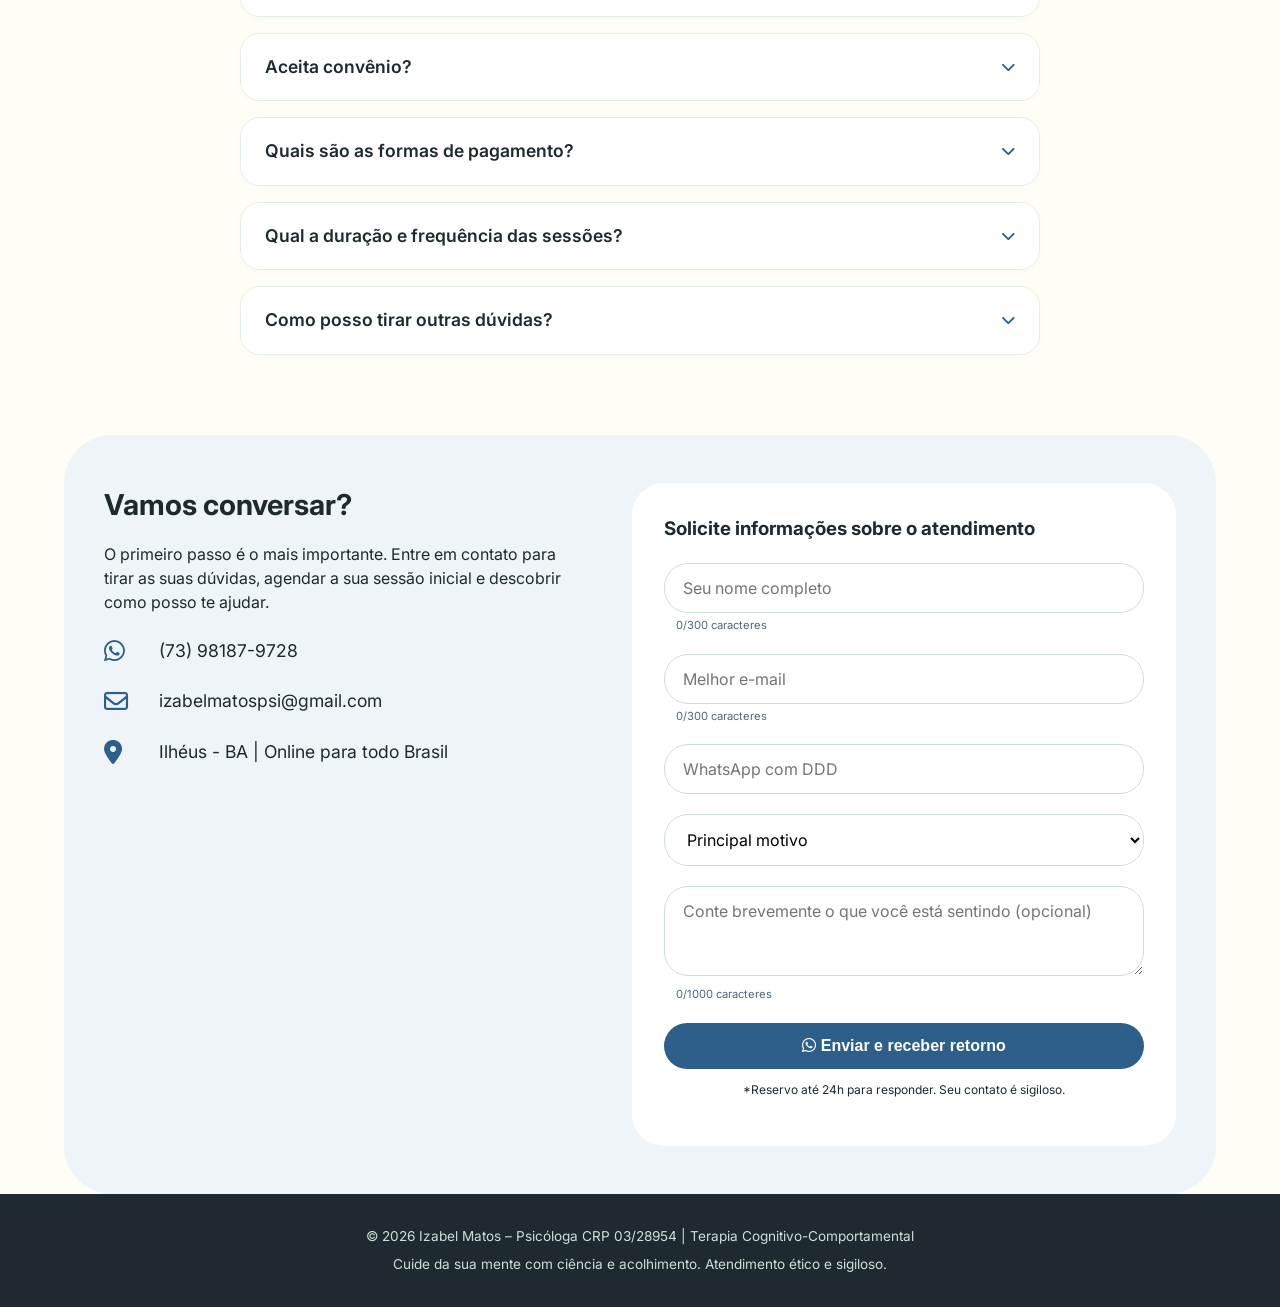
==== commit 89324407: "Update index.html Customizations" ====
--- a/index.html
+++ b/index.html
@@ -42,7 +42,7 @@
         <div class="container hero">
             <div class="hero-content">
                 <div class="hero-badge"><i class="fas fa-brain"></i> Psicoterapia e Acolhimento Especializado</div>
-                <h1>Lugar de apoio para uma mente exausta</h1>
+                <h1>Clareza para a sua mente, novos caminhos para explorar</h1>
                 <p>Se você se sente confuso, não consegue organizar a sua mente para tomar decisões, seus pensamentos parecem sem controle, 
                     causando um grande cansaço e sofrimento, às vezes chora e parece que nada faz mais sentido. 
                     Eu estou aqui para te ajudar. Você não precisa carregar essa exaustão sem apoio, nós podemos organizar isso juntos.</p>
@@ -119,7 +119,7 @@
                     <p>Reconstrução da motivação, ativação comportamental e resgate do prazer nas atividades.</p>
                 </div>                
                 <div class="servico-item">
-                    <i class="fas fa-head-side-heart"></i>
+                    <i class="fas fa-crown"></i>
                     <h3>Autoestima</h3>
                     <p>Reduza a autocrítica e a insegurança, aprenda a impor limites e resgate a sua autonomia com ferramentas práticas.</p>
                 </div>                
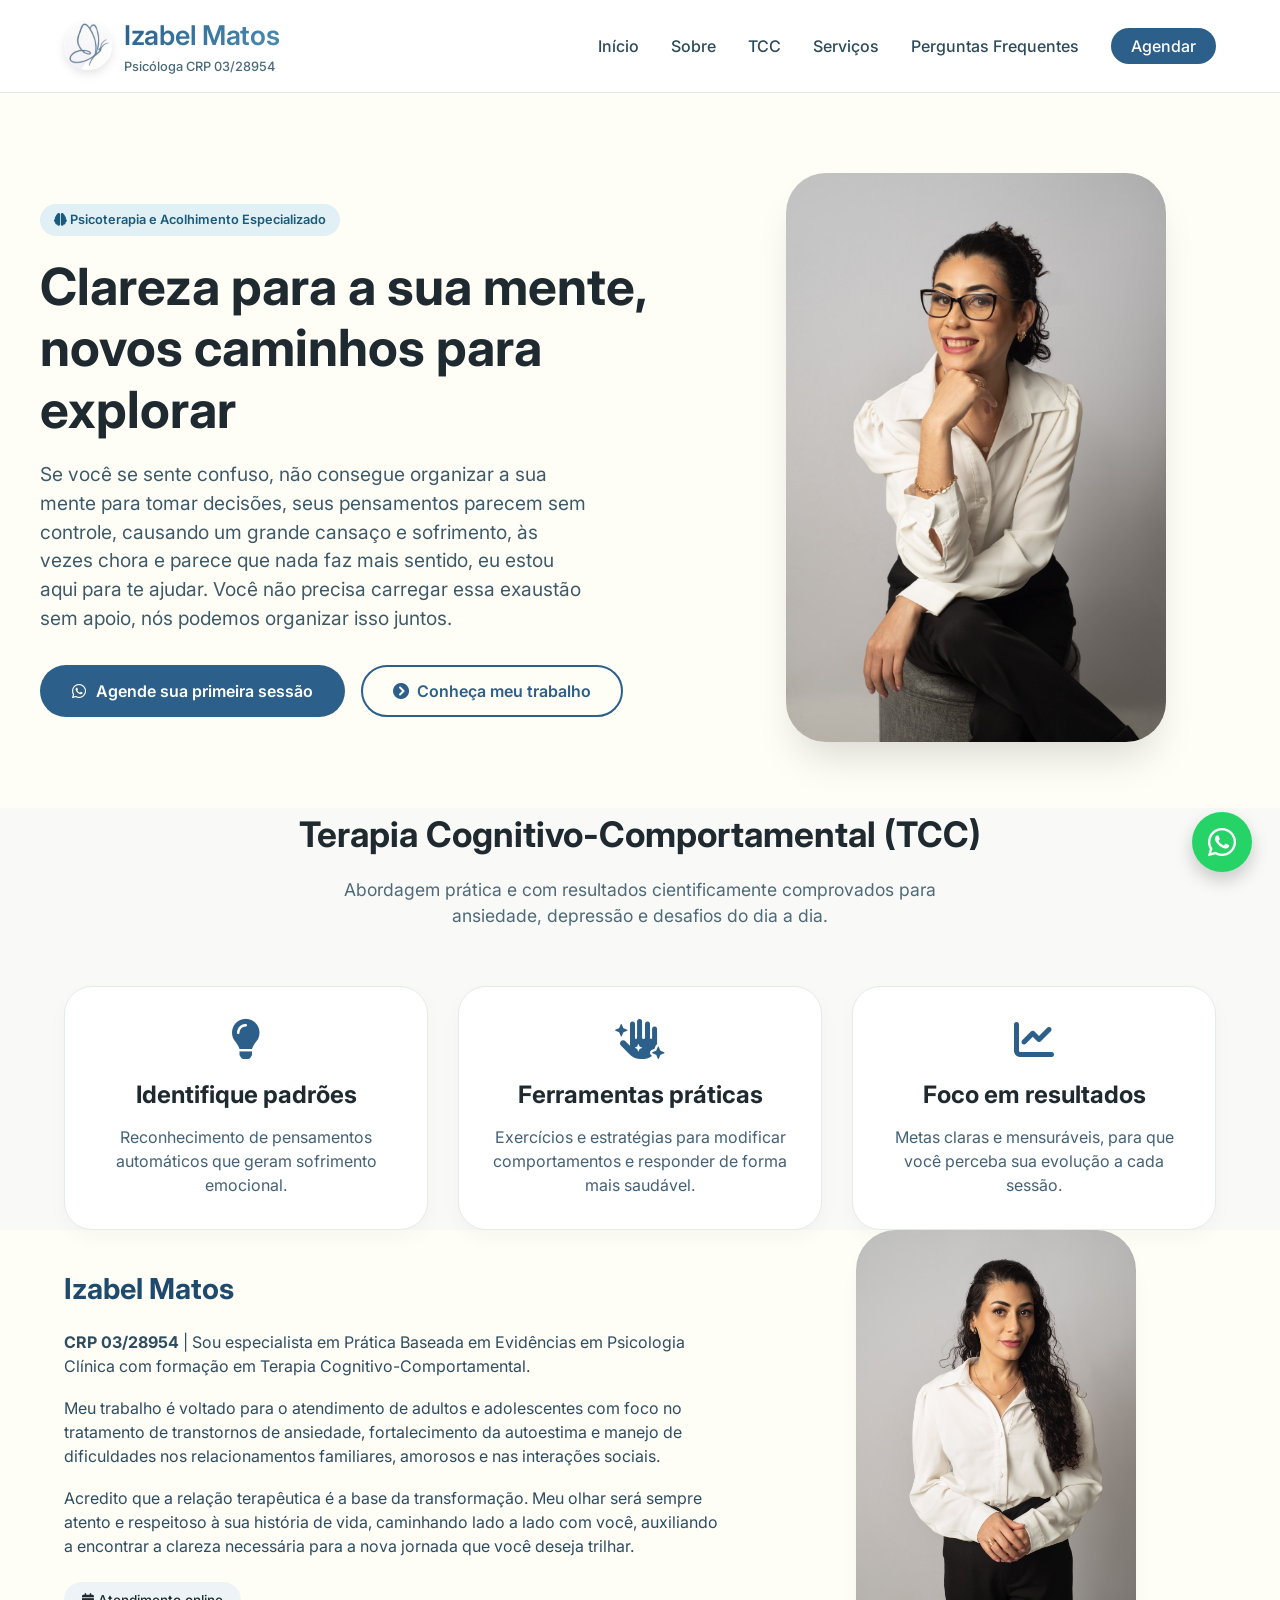
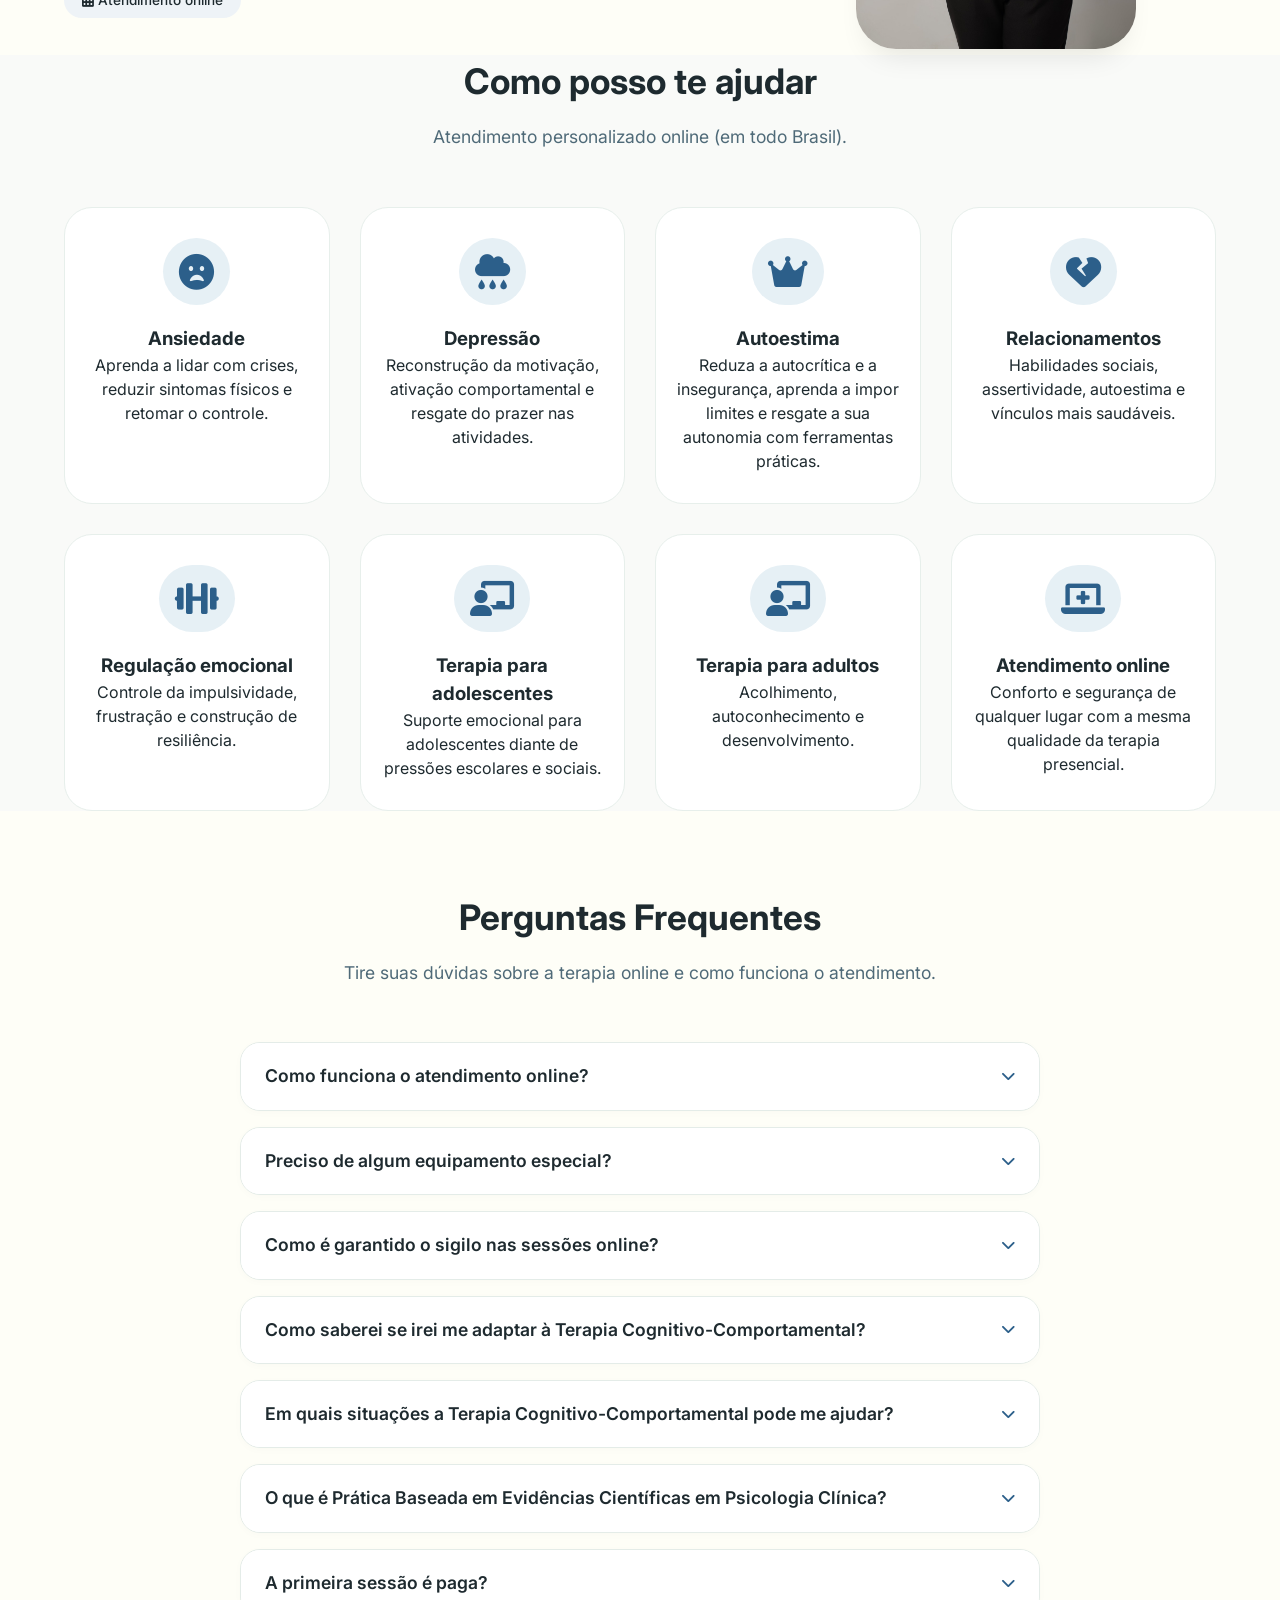
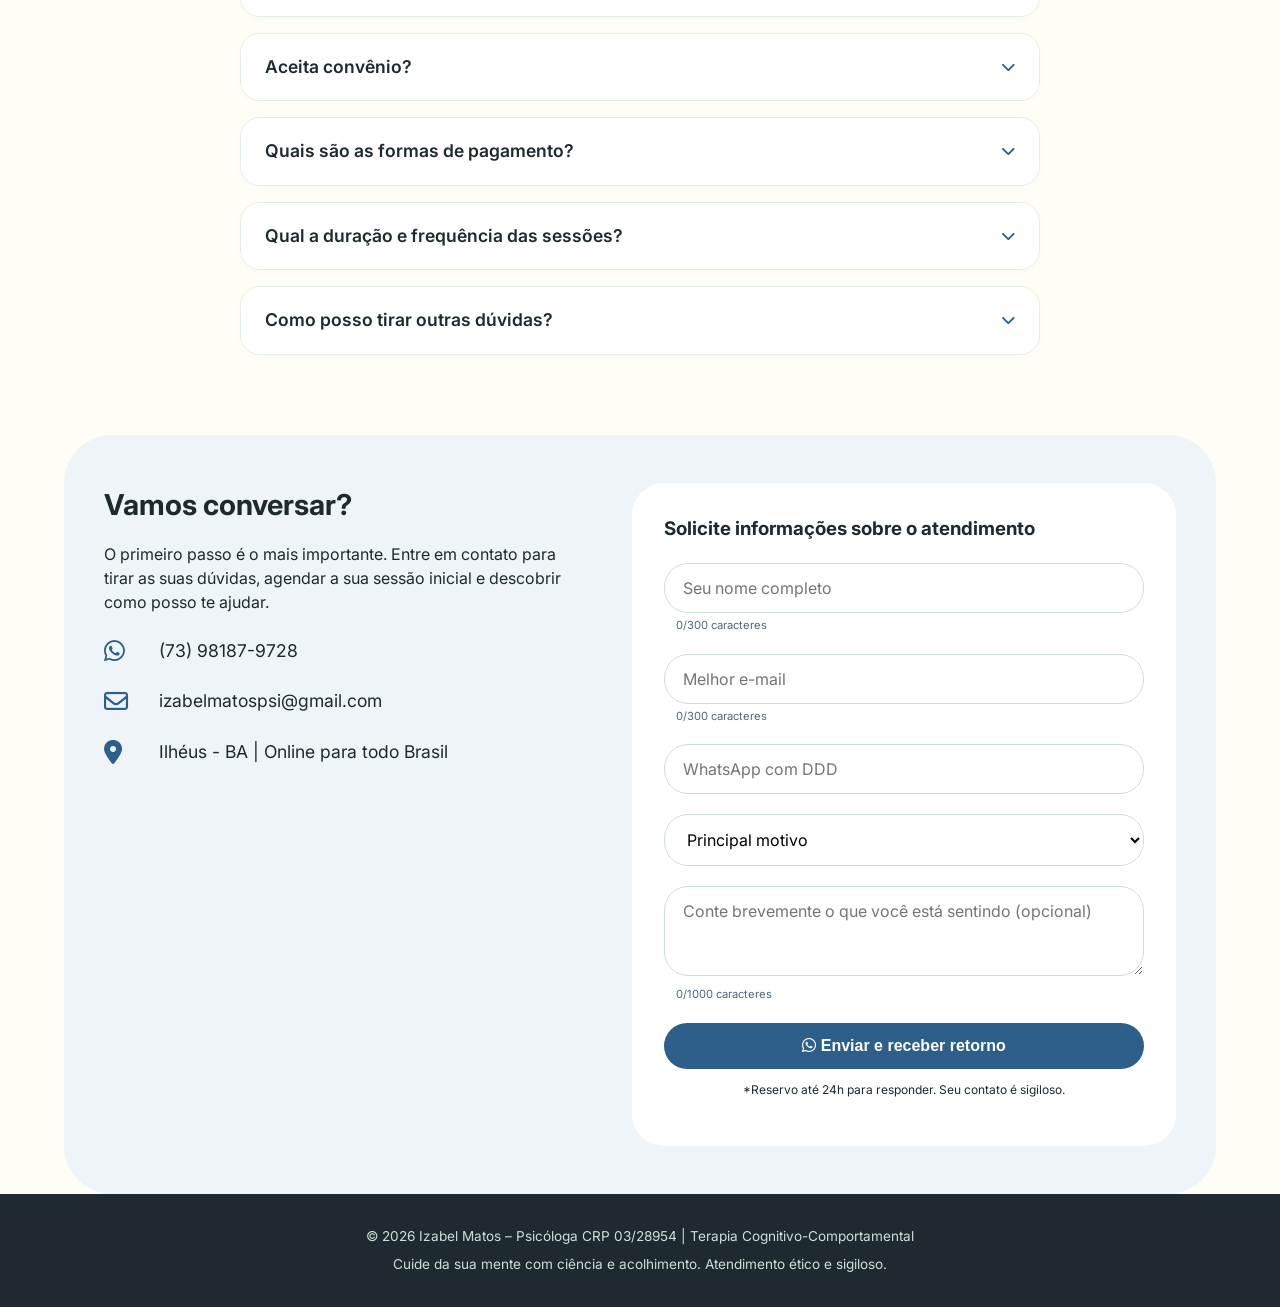
==== commit c3627d21: "Update index.html Customizations" ====
--- a/index.html
+++ b/index.html
@@ -44,8 +44,8 @@
                 <div class="hero-badge"><i class="fas fa-brain"></i> Psicoterapia e Acolhimento Especializado</div>
                 <h1>Clareza para a sua mente, novos caminhos para explorar</h1>
                 <p>Se você se sente confuso, não consegue organizar a sua mente para tomar decisões, seus pensamentos parecem sem controle, 
-                    causando um grande cansaço e sofrimento, às vezes chora e parece que nada faz mais sentido. 
-                    Eu estou aqui para te ajudar. Você não precisa carregar essa exaustão sem apoio, nós podemos organizar isso juntos.</p>
+                    causando um grande cansaço e sofrimento, às vezes chora e parece que nada faz mais sentido, 
+                    eu estou aqui para te ajudar. Você não precisa carregar essa exaustão sem apoio, nós podemos organizar isso juntos.</p>
                 <div class="hero-buttons">
                     <a href="#contato" class="btn-primary"><i class="fab fa-whatsapp"></i> Agende sua primeira sessão</a>
                     <a href="#sobre" class="btn-outline"><i class="fas fa-chevron-circle-right"></i> Conheça meu trabalho</a>
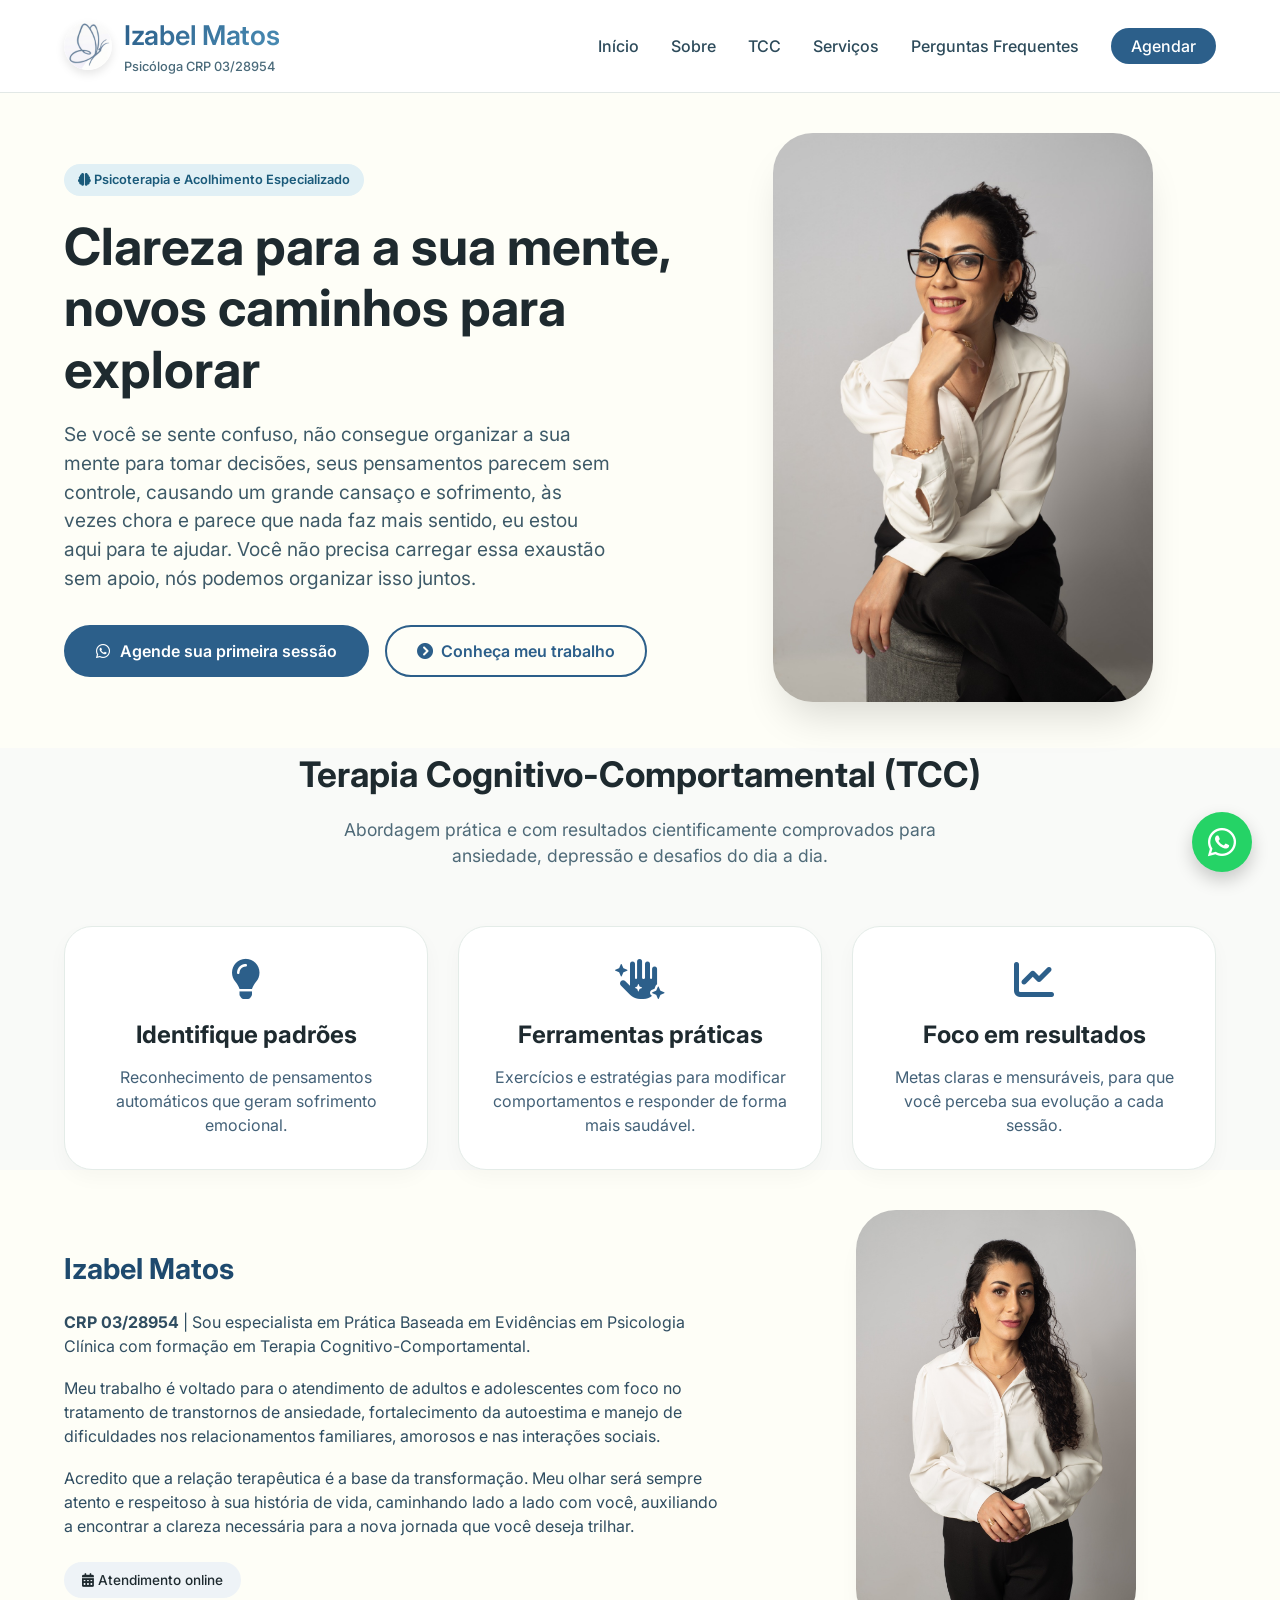
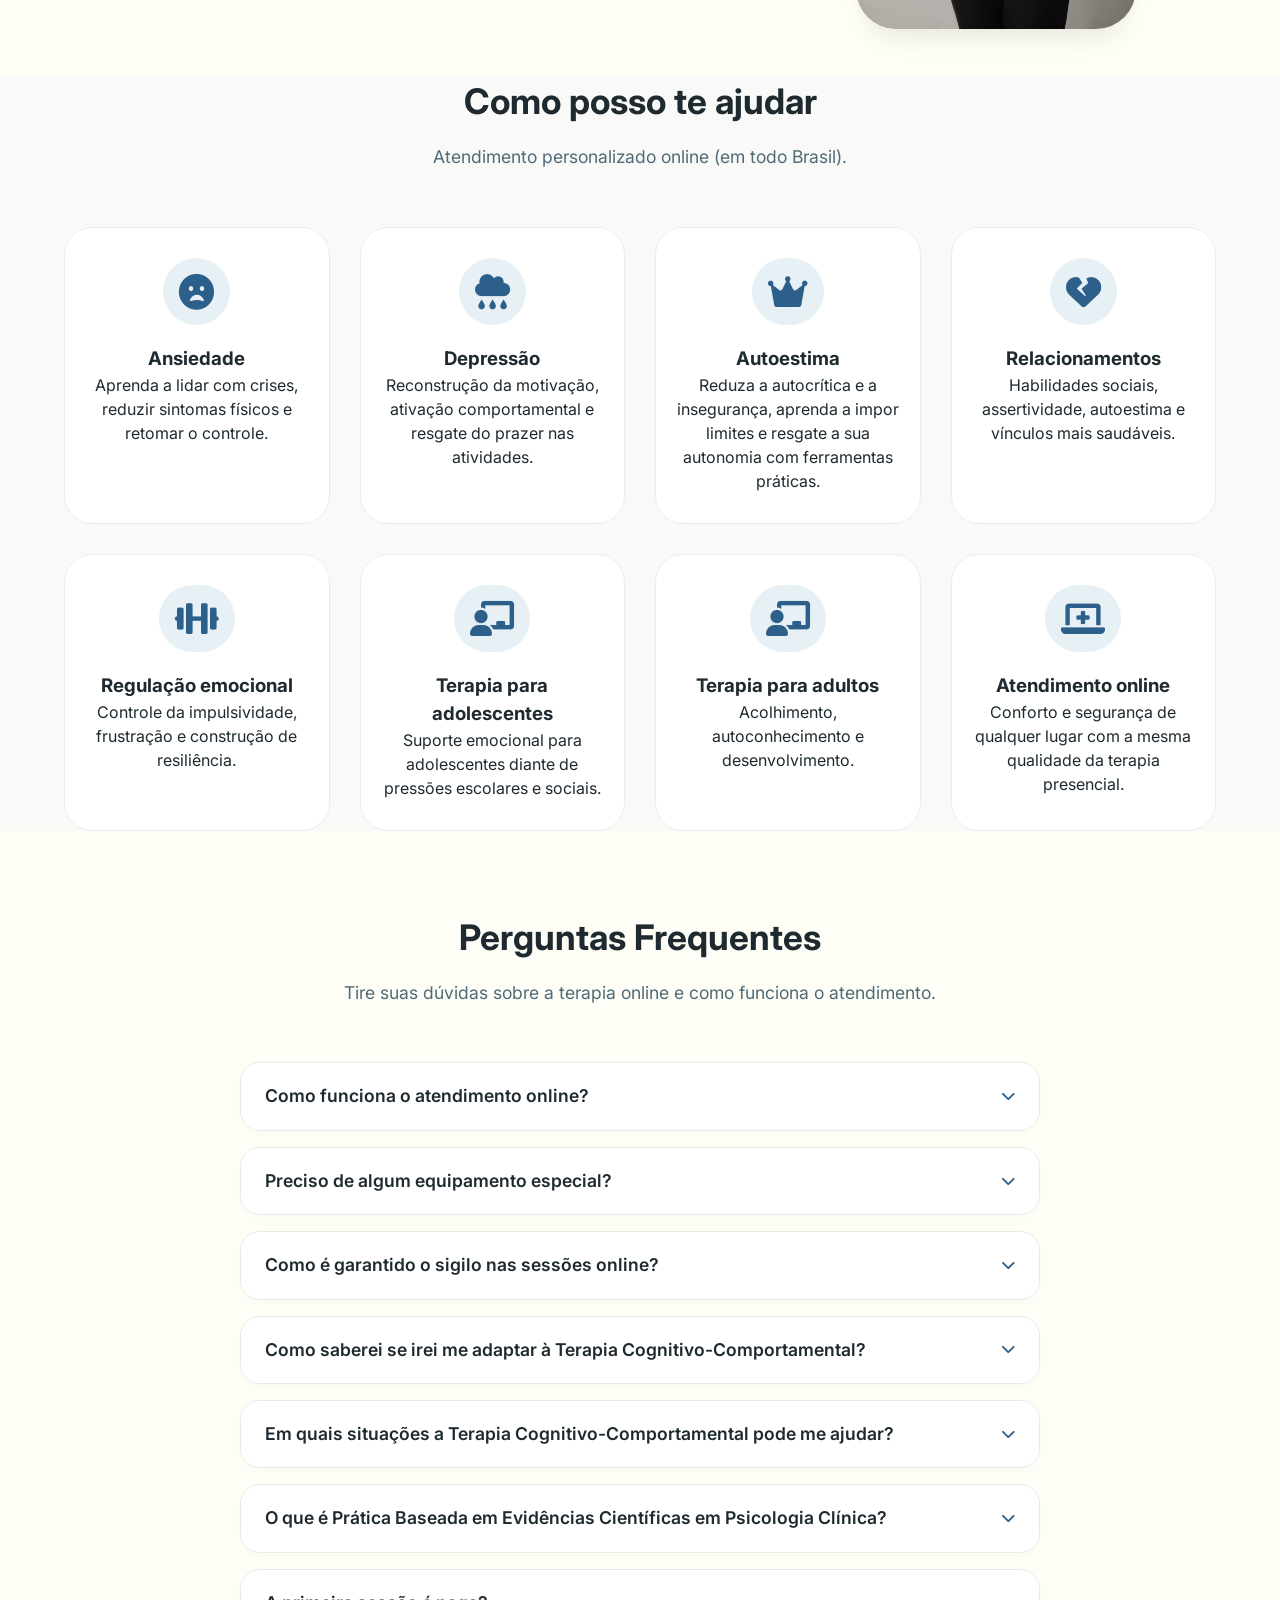
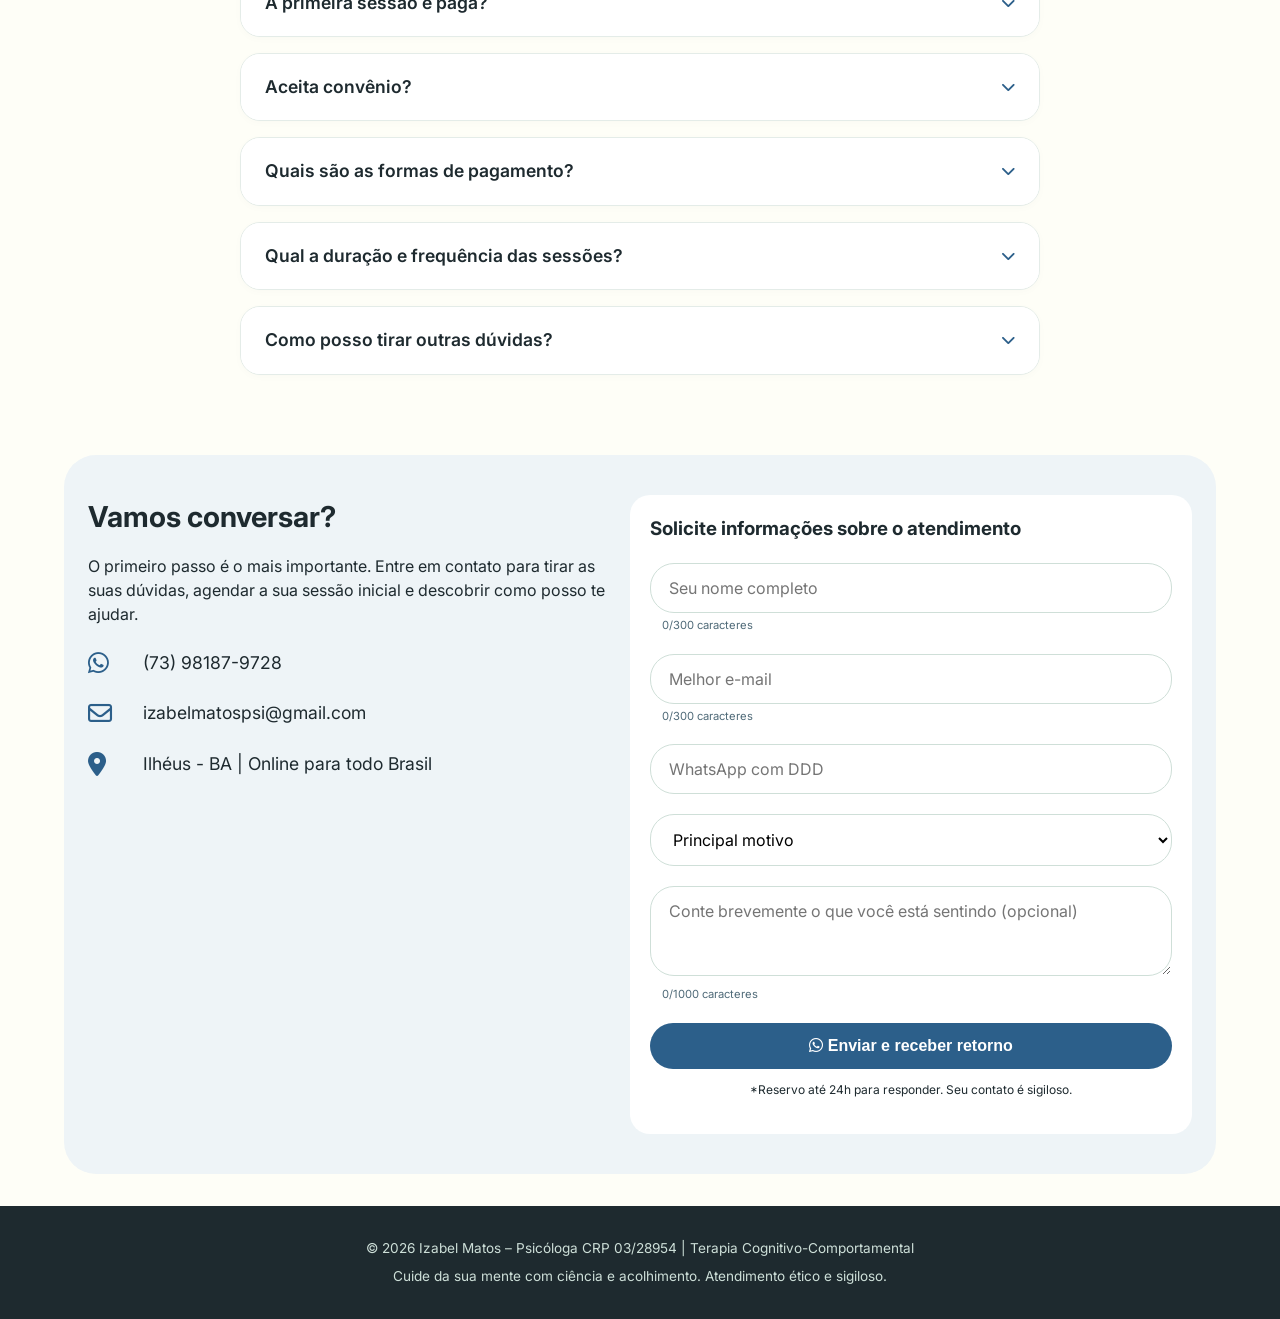
==== commit af84d2b6: "Update index.html Customizations" ====
--- a/index.html
+++ b/index.html
@@ -52,7 +52,7 @@
                 </div>
             </div>
             <div class="hero-image">
-                <img src="images/izabel2.jpeg" alt="Sala de terapia aconchegante">
+                <img src="images/izabel2.jpeg" alt="Izabel Matos">
             </div>
         </div>
     </section>
--- a/styles/style.css
+++ b/styles/style.css
@@ -1 +1 @@
-.hero,.logo,.nav-flex,.nav-links{display:flex}.btn-contato-nav:hover,.btn-primary:hover,button[type=submit]:hover{background:#1e4a6e}.btn-outline,.btn-primary,.nav-links a{transition:.2s;text-decoration:none}.btn-outline,.btn-primary,.nav-links a,.whatsapp-fixed{text-decoration:none}*{margin:0;padding:0;box-sizing:border-box}body{font-family:Inter,sans-serif;background-color:#fefef7;color:#1e2a2f;line-height:1.5;scroll-behavior:smooth}.container{max-width:1200px;margin:0 auto;padding:0 24px}.navbar{background:#ffffffea;backdrop-filter:blur(10px);position:sticky;top:0;z-index:100;border-bottom:1px solid #e2e8e6;padding:16px 0}.nav-flex{justify-content:space-between;align-items:center;flex-wrap:wrap}.btn-primary,.logo{align-items:center}.logo{gap:12px}.logo-image{width:48px;height:48px;border-radius:50%;object-fit:cover;box-shadow:0 4px 10px rgba(0,0,0,.1)}.logo-text h2{font-size:1.7rem;font-weight:600;letter-spacing:-.3px;background:linear-gradient(135deg,#2c5f8a,#4a8db5);-webkit-background-clip:text;background-clip:text;color:transparent;margin:0}.logo-text p{font-size:.8rem;color:#4a6a7a;font-weight:500;margin:0}.nav-links{gap:32px;list-style:none}.nav-links a{font-weight:500;color:#2c4a5a}.nav-links a:hover{color:#2c5f8a}.btn-contato-nav{background:#2c5f8a;color:#fff!important;padding:8px 20px;border-radius:40px}.hero{padding:80px 0 60px;flex-wrap:wrap;align-items:center;justify-content:space-between;gap:40px}.about-text,.hero-content{flex:1.2}.hero-badge{background:#e1f0f5;display:inline-block;padding:6px 14px;border-radius:40px;font-size:.8rem;font-weight:600;color:#1a5a7a;margin-bottom:20px}.hero-content h1{font-size:3.2rem;font-weight:700;line-height:1.2;margin-bottom:20px;color:#1e2a2f}.hero-content h1 span{color:#2c5f8a;border-bottom:3px solid #cbdcd4}.hero-content p{font-size:1.2rem;color:#3e5a68;margin-bottom:32px;max-width:550px}.hero-buttons{display:flex;gap:16px;flex-wrap:wrap}.btn-primary{background:#2c5f8a;color:#fff;border:none;padding:14px 32px;border-radius:50px;font-weight:600;cursor:pointer;display:inline-flex;gap:10px;font-size:1rem}.btn-primary:hover{transform:translateY(-2px)}.btn-outline{background:0 0;border:2px solid #2c5f8a;color:#2c5f8a;padding:12px 30px;border-radius:50px;font-weight:600;cursor:pointer;display:inline-flex;align-items:center;gap:8px}.btn-outline:hover{background:#eef3f7;transform:translateY(-2px)}.hero-image{flex:1;text-align:center}.hero-image img{max-width:100%;border-radius:40px;box-shadow:0 25px 40px -12px rgba(0,0,0,.15);background:#e6f0ec;width:380px;object-fit:cover}.section{padding:80px 0}.section-light{background-color:#f9faf8}.card,.servico-item{background:#fff;text-align:center}.section-title{text-align:center;font-size:2.2rem;font-weight:700;margin-bottom:16px;color:#1e2a2f}.section-sub{text-align:center;max-width:680px;margin:0 auto 56px;color:#4f6a78;font-size:1.1rem}.grid-cards,.servicos-grid{display:flex;flex-wrap:wrap;gap:30px;justify-content:center}.card{border-radius:28px;padding:32px 24px;flex:1;min-width:240px;box-shadow:0 8px 20px rgba(0,0,0,.03);transition:.25s;border:1px solid #e4ece8}.card:hover{transform:translateY(-5px);box-shadow:0 20px 30px -12px rgba(0,0,0,.08);border-color:#cde3da}.card i{font-size:2.5rem;color:#2c5f8a;margin-bottom:18px}.card h3{font-size:1.5rem;margin-bottom:12px}.card p{color:#436178}.about-wrap{display:flex;gap:50px;flex-wrap:wrap;align-items:center}.about-text h3{font-size:1.8rem;margin-bottom:20px;color:#1e4a6e}.about-text p{margin-bottom:18px;color:#2f4d61}.badge-credencial{display:flex;gap:20px;margin-top:24px;flex-wrap:wrap}.badge-credencial span{background:#eef3f7;padding:8px 18px;border-radius:60px;font-size:.85rem;font-weight:500}.about-img{flex:0.8;text-align:center}.about-img img{width:280px;border-radius:40px;box-shadow:0 18px 28px -12px rgba(0,0,0,.1)}.servico-item{border-radius:28px;padding:30px 20px;flex:1 1 260px;transition:.2s;border:1px solid #e7efeb}.servico-item i,.social-links a{border-radius:60px;color:#2c5f8a}.servico-item i{font-size:2.2rem;background:#e6f0f5;padding:16px;margin-bottom:20px}.contact-box{background:#eef4f7;border-radius:48px;padding:48px 40px;display:flex;flex-wrap:wrap;gap:48px;justify-content:space-between}.contact-info{flex:1}.contact-info h3{font-size:1.8rem;margin-bottom:16px}.contact-detail{margin:24px 0;display:flex;align-items:center;gap:15px;font-size:1.1rem}.contact-detail i{font-size:1.5rem;width:40px;color:#2c5f8a}.social-links{display:flex;gap:20px;margin-top:24px}.social-links a{background:#fff;width:44px;height:44px;display:inline-flex;align-items:center;justify-content:center;font-size:1.3rem;transition:.2s}.social-links a:hover{background:#2c5f8a;color:#fff}.contact-form{flex:1;background:#fff;padding:32px;border-radius:32px}.form-group{margin-bottom:20px}.form-group input,.form-group select,.form-group textarea{width:100%;padding:14px 18px;border:1px solid #cfdfd8;border-radius:24px;font-family:Inter,sans-serif;font-size:1rem;background:#fff;transition:.2s}.form-group input:focus,.form-group textarea:focus{outline:0;border-color:#2c5f8a;box-shadow:0 0 0 3px #cfe0e9}button[type=submit]{background:#2c5f8a;width:100%;padding:14px;border:none;border-radius:40px;color:#fff;font-weight:700;font-size:1rem;cursor:pointer;transition:.2s}.whatsapp-fixed{position:fixed;bottom:28px;right:28px;background:#25d366;width:60px;height:60px;border-radius:50%;display:flex;align-items:center;justify-content:center;color:#fff;font-size:2rem;box-shadow:0 8px 18px rgba(0,0,0,.2);transition:.2s;z-index:99}.whatsapp-fixed:hover{background:#1da35e;transform:scale(1.05)}footer{background:#1e2a2f;color:#cddfd8;text-align:center;padding:32px 0;font-size:.85rem}@media (max-width:850px){.logo-image{width:40px;height:40px}.logo-text h2{font-size:1.3rem}.logo-text p{font-size:.7rem}.hero-content h1{font-size:2.5rem}.nav-links{display:none}.hero-buttons,.nav-flex{justify-content:center}.hero{flex-direction:column-reverse;text-align:center}.hero-content p{margin-left:auto;margin-right:auto}}.section-faq{padding:80px 0;background-color:#fefef7}.faq-grid{max-width:800px;margin:0 auto;display:flex;flex-direction:column;gap:16px}.faq-item{background:#fff;border-radius:20px;border:1px solid #e4ece8;overflow:hidden;transition:.2s;box-shadow:0 2px 8px rgba(0,0,0,.02)}.faq-item:hover{border-color:#cde3da;box-shadow:0 4px 12px rgba(0,0,0,.05)}.faq-question{display:flex;justify-content:space-between;align-items:center;padding:20px 24px;cursor:pointer;font-weight:600;font-size:1.1rem;color:#1e2a2f;background:#fff;transition:background .2s}.faq-question:hover{background:#f9faf8}.faq-question span{flex:1;padding-right:16px}.faq-question i{font-size:.9rem;color:#2c5f8a;transition:transform .3s}.faq-item.active .faq-question i{transform:rotate(180deg)}.faq-answer{max-height:0;overflow:hidden;transition:max-height .4s,padding .2s;padding:0 24px;background-color:#fefef7;border-top:0 solid #e4ece8}.faq-item.active .faq-answer{max-height:500px;padding:0 24px 20px;border-top-width:1px}.faq-answer p{color:#436178;line-height:1.6;margin:0;font-size:.95rem}@media (max-width:768px){.section-faq{padding:60px 0}.faq-question{padding:16px 20px;font-size:1rem}.faq-answer p{font-size:.9rem}.faq-item.active .faq-answer{padding:0 20px 18px}}
+.hero,.logo,.nav-flex,.nav-links{display:flex}.btn-contato-nav:hover,.btn-primary:hover,button[type=submit]:hover{background:#1e4a6e}.btn-outline,.btn-primary,.nav-links a{transition:.2s;text-decoration:none}.btn-outline,.btn-primary,.nav-links a,.whatsapp-fixed{text-decoration:none}*{margin:0;padding:0;box-sizing:border-box}body{font-family:Inter,sans-serif;background-color:#fefef7;color:#1e2a2f;line-height:1.5;scroll-behavior:smooth}.container{max-width:1200px;margin:0 auto;padding:0 24px}.navbar{background:#ffffffea;backdrop-filter:blur(10px);position:sticky;top:0;z-index:100;border-bottom:1px solid #e2e8e6;padding:16px 0}.nav-flex{justify-content:space-between;align-items:center;flex-wrap:wrap}.btn-primary,.logo{align-items:center}.logo{gap:12px}.logo-image{width:48px;height:48px;border-radius:50%;object-fit:cover;box-shadow:0 4px 10px rgba(0,0,0,.1)}.logo-text h2{font-size:1.7rem;font-weight:600;letter-spacing:-.3px;background:linear-gradient(135deg,#2c5f8a,#4a8db5);-webkit-background-clip:text;background-clip:text;color:transparent;margin:0}.logo-text p{font-size:.8rem;color:#4a6a7a;font-weight:500;margin:0}.nav-links{gap:32px;list-style:none}.nav-links a{font-weight:500;color:#2c4a5a}.nav-links a:hover{color:#2c5f8a}.btn-contato-nav{background:#2c5f8a;color:#fff!important;padding:8px 20px;border-radius:40px}.hero{padding:40px 24px;flex-wrap:wrap;align-items:center;justify-content:space-between;gap:40px}.about-text,.hero-content{flex:1.2}.hero-badge{background:#e1f0f5;display:inline-block;padding:6px 14px;border-radius:40px;font-size:.8rem;font-weight:600;color:#1a5a7a;margin-bottom:20px}.hero-content h1{font-size:3.2rem;font-weight:700;line-height:1.2;margin-bottom:20px;color:#1e2a2f}.hero-content h1 span{color:#2c5f8a;border-bottom:3px solid #cbdcd4}.hero-content p{font-size:1.2rem;color:#3e5a68;margin-bottom:32px;max-width:550px}.hero-buttons{display:flex;gap:16px;flex-wrap:wrap}.btn-primary{background:#2c5f8a;color:#fff;border:none;padding:14px 32px;border-radius:50px;font-weight:600;cursor:pointer;display:inline-flex;gap:10px;font-size:1rem}.btn-primary:hover{transform:translateY(-2px)}.btn-outline{background:0 0;border:2px solid #2c5f8a;color:#2c5f8a;padding:12px 30px;border-radius:50px;font-weight:600;cursor:pointer;display:inline-flex;align-items:center;gap:8px}.btn-outline:hover{background:#eef3f7;transform:translateY(-2px)}.hero-image{flex:1;text-align:center}.hero-image img{max-width:100%;border-radius:40px;box-shadow:0 25px 40px -12px rgba(0,0,0,.15);background:#e6f0ec;width:380px;object-fit:cover}.section{padding:80px 0}.section-light{background-color:#f9faf8}.card,.servico-item{background:#fff;text-align:center}.section-title{text-align:center;font-size:2.2rem;font-weight:700;margin-bottom:16px;color:#1e2a2f}.section-sub{text-align:center;max-width:680px;margin:0 auto 56px;color:#4f6a78;font-size:1.1rem}.grid-cards,.servicos-grid{display:flex;flex-wrap:wrap;gap:30px;justify-content:center}.card{border-radius:28px;padding:32px 24px;flex:1;min-width:240px;box-shadow:0 8px 20px rgba(0,0,0,.03);transition:.25s;border:1px solid #e4ece8}.card:hover{transform:translateY(-5px);box-shadow:0 20px 30px -12px rgba(0,0,0,.08);border-color:#cde3da}.card i{font-size:2.5rem;color:#2c5f8a;margin-bottom:18px}.card h3{font-size:1.5rem;margin-bottom:12px}.card p{color:#436178}.about-wrap{display:flex;gap:50px;flex-wrap:wrap;align-items:center;margin:40px auto}.about-text h3{font-size:1.8rem;margin-bottom:20px;color:#1e4a6e}.about-text p{margin-bottom:18px;color:#2f4d61}.badge-credencial{display:flex;gap:20px;margin-top:24px;flex-wrap:wrap}.badge-credencial span{background:#eef3f7;padding:8px 18px;border-radius:60px;font-size:.85rem;font-weight:500}.about-img{flex:0.8;text-align:center}.about-img img{width:280px;border-radius:40px;box-shadow:0 18px 28px -12px rgba(0,0,0,.1)}.servico-item{border-radius:28px;padding:30px 20px;flex:1 1 260px;transition:.2s;border:1px solid #e7efeb}.servico-item i,.social-links a{border-radius:60px;color:#2c5f8a}.servico-item i{font-size:2.2rem;background:#e6f0f5;padding:16px;margin-bottom:20px}.contact-box{background:#eef4f7;border-radius:32px;padding:40px 24px;display:flex;flex-wrap:wrap;gap:20px;justify-content:space-between;margin-bottom:32px}.contact-info{flex:1}.contact-info h3{font-size:1.8rem;margin-bottom:16px}.contact-detail{margin:24px 0;display:flex;align-items:center;gap:15px;font-size:1.1rem}.contact-detail i{font-size:1.5rem;width:40px;color:#2c5f8a}.social-links{display:flex;gap:20px;margin-top:24px}.social-links a{background:#fff;width:44px;height:44px;display:inline-flex;align-items:center;justify-content:center;font-size:1.3rem;transition:.2s}.social-links a:hover{background:#2c5f8a;color:#fff}.contact-form{flex:1;background:#fff;padding:20px;border-radius:20px}.form-group{margin-bottom:20px}.form-group input,.form-group select,.form-group textarea{width:100%;padding:14px 18px;border:1px solid #cfdfd8;border-radius:24px;font-family:Inter,sans-serif;font-size:1rem;background:#fff;transition:.2s}.form-group input:focus,.form-group textarea:focus{outline:0;border-color:#2c5f8a;box-shadow:0 0 0 3px #cfe0e9}button[type=submit]{background:#2c5f8a;width:100%;padding:14px;border:none;border-radius:40px;color:#fff;font-weight:700;font-size:1rem;cursor:pointer;transition:.2s}.whatsapp-fixed{position:fixed;bottom:28px;right:28px;background:#25d366;width:60px;height:60px;border-radius:50%;display:flex;align-items:center;justify-content:center;color:#fff;font-size:2rem;box-shadow:0 8px 18px rgba(0,0,0,.2);transition:.2s;z-index:99}.whatsapp-fixed:hover{background:#1da35e;transform:scale(1.05)}footer{background:#1e2a2f;color:#cddfd8;text-align:center;padding:32px 0;font-size:.85rem}@media (max-width:850px){.logo-image{width:40px;height:40px}.logo-text h2{font-size:1.3rem}.logo-text p{font-size:.7rem}.hero-content h1{font-size:2.5rem}.nav-links{display:none}.hero-buttons,.nav-flex{justify-content:center}.hero{flex-direction:column-reverse;text-align:center}.hero-content p{margin-left:auto;margin-right:auto}}.section-faq{padding:80px 0;background-color:#fefef7}.faq-grid{max-width:800px;margin:0 auto;display:flex;flex-direction:column;gap:16px}.faq-item{background:#fff;border-radius:20px;border:1px solid #e4ece8;overflow:hidden;transition:.2s;box-shadow:0 2px 8px rgba(0,0,0,.02)}.faq-item:hover{border-color:#cde3da;box-shadow:0 4px 12px rgba(0,0,0,.05)}.faq-question{display:flex;justify-content:space-between;align-items:center;padding:20px 24px;cursor:pointer;font-weight:600;font-size:1.1rem;color:#1e2a2f;background:#fff;transition:background .2s}.faq-question:hover{background:#f9faf8}.faq-question span{flex:1;padding-right:16px}.faq-question i{font-size:.9rem;color:#2c5f8a;transition:transform .3s}.faq-item.active .faq-question i{transform:rotate(180deg)}.faq-answer{max-height:0;overflow:hidden;transition:max-height .4s,padding .2s;padding:0 24px;background-color:#fefef7;border-top:0 solid #e4ece8}.faq-item.active .faq-answer{max-height:500px;padding:0 24px 20px;border-top-width:1px}.faq-answer p{color:#436178;line-height:1.6;margin:0;font-size:.95rem}@media (max-width:768px){.section-faq{padding:60px 0}.faq-question{padding:16px 20px;font-size:1rem}.faq-answer p{font-size:.9rem}.faq-item.active .faq-answer{padding:0 20px 18px}}
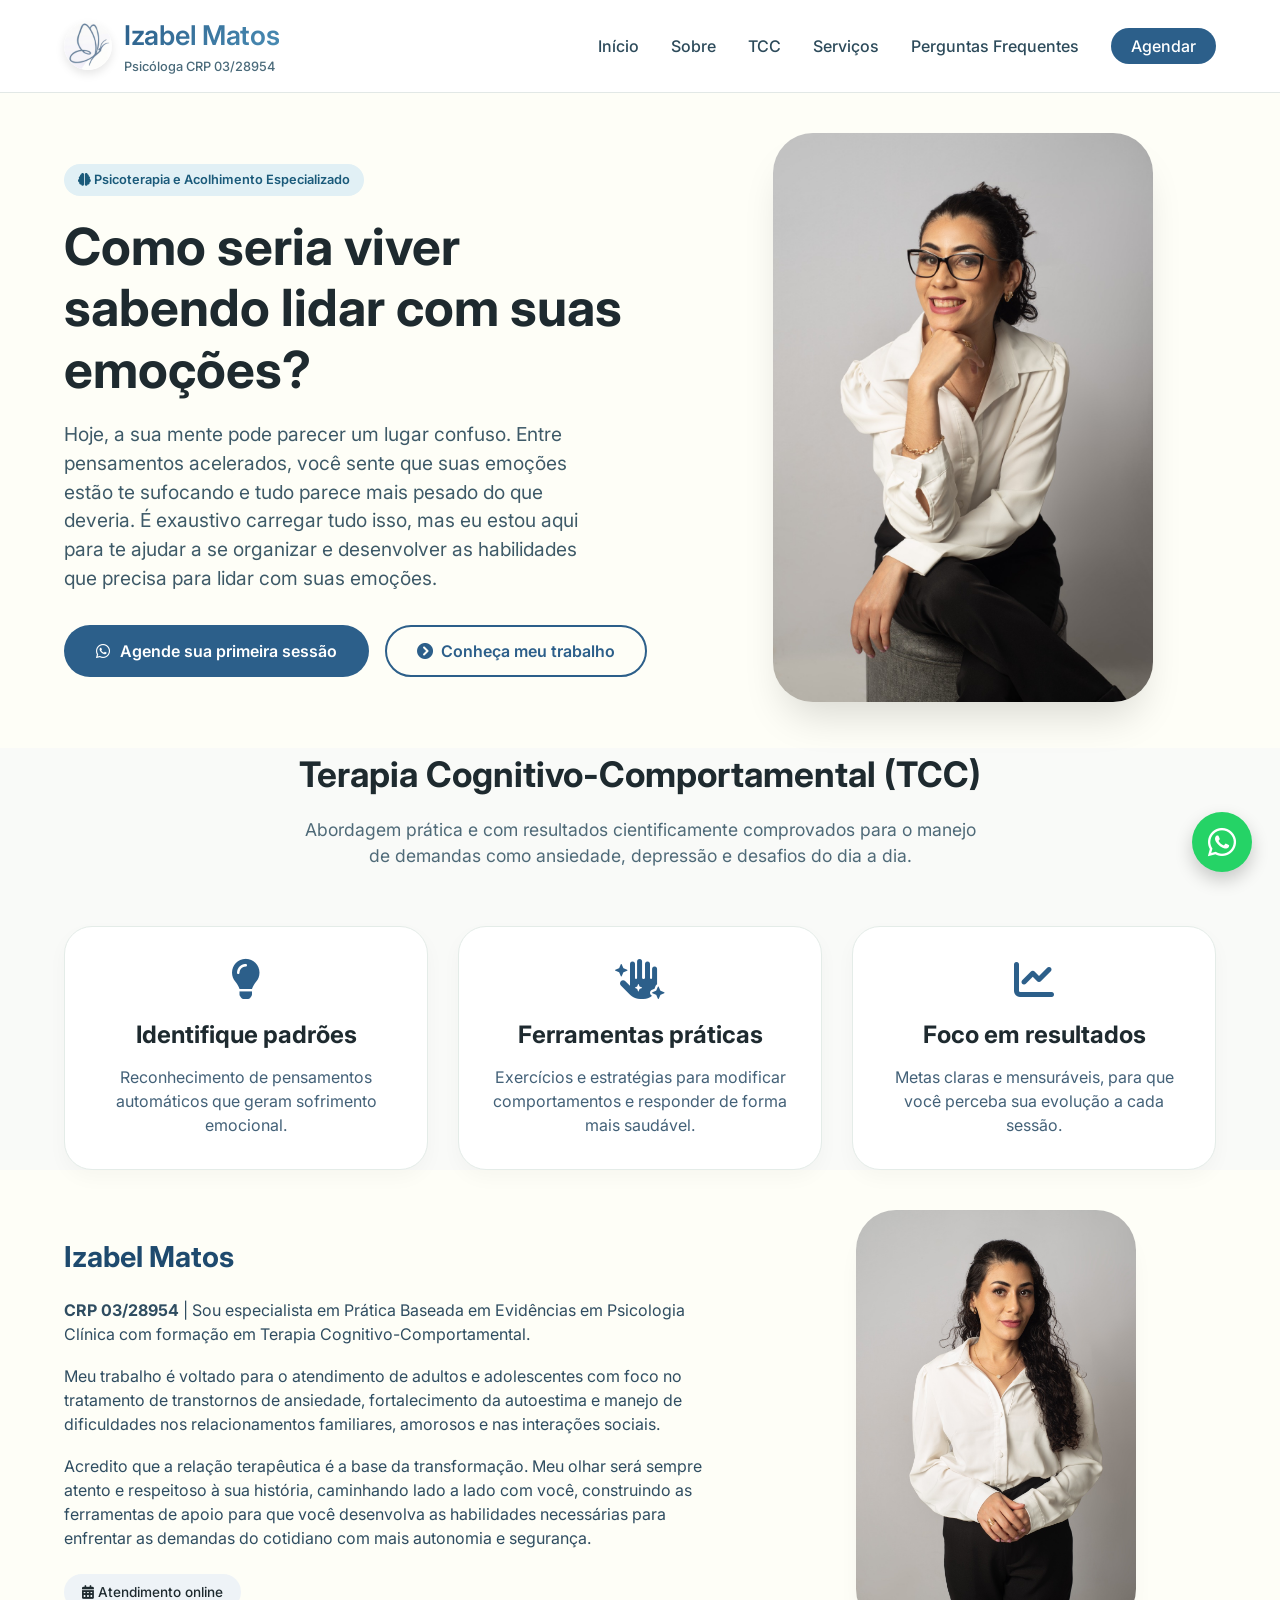
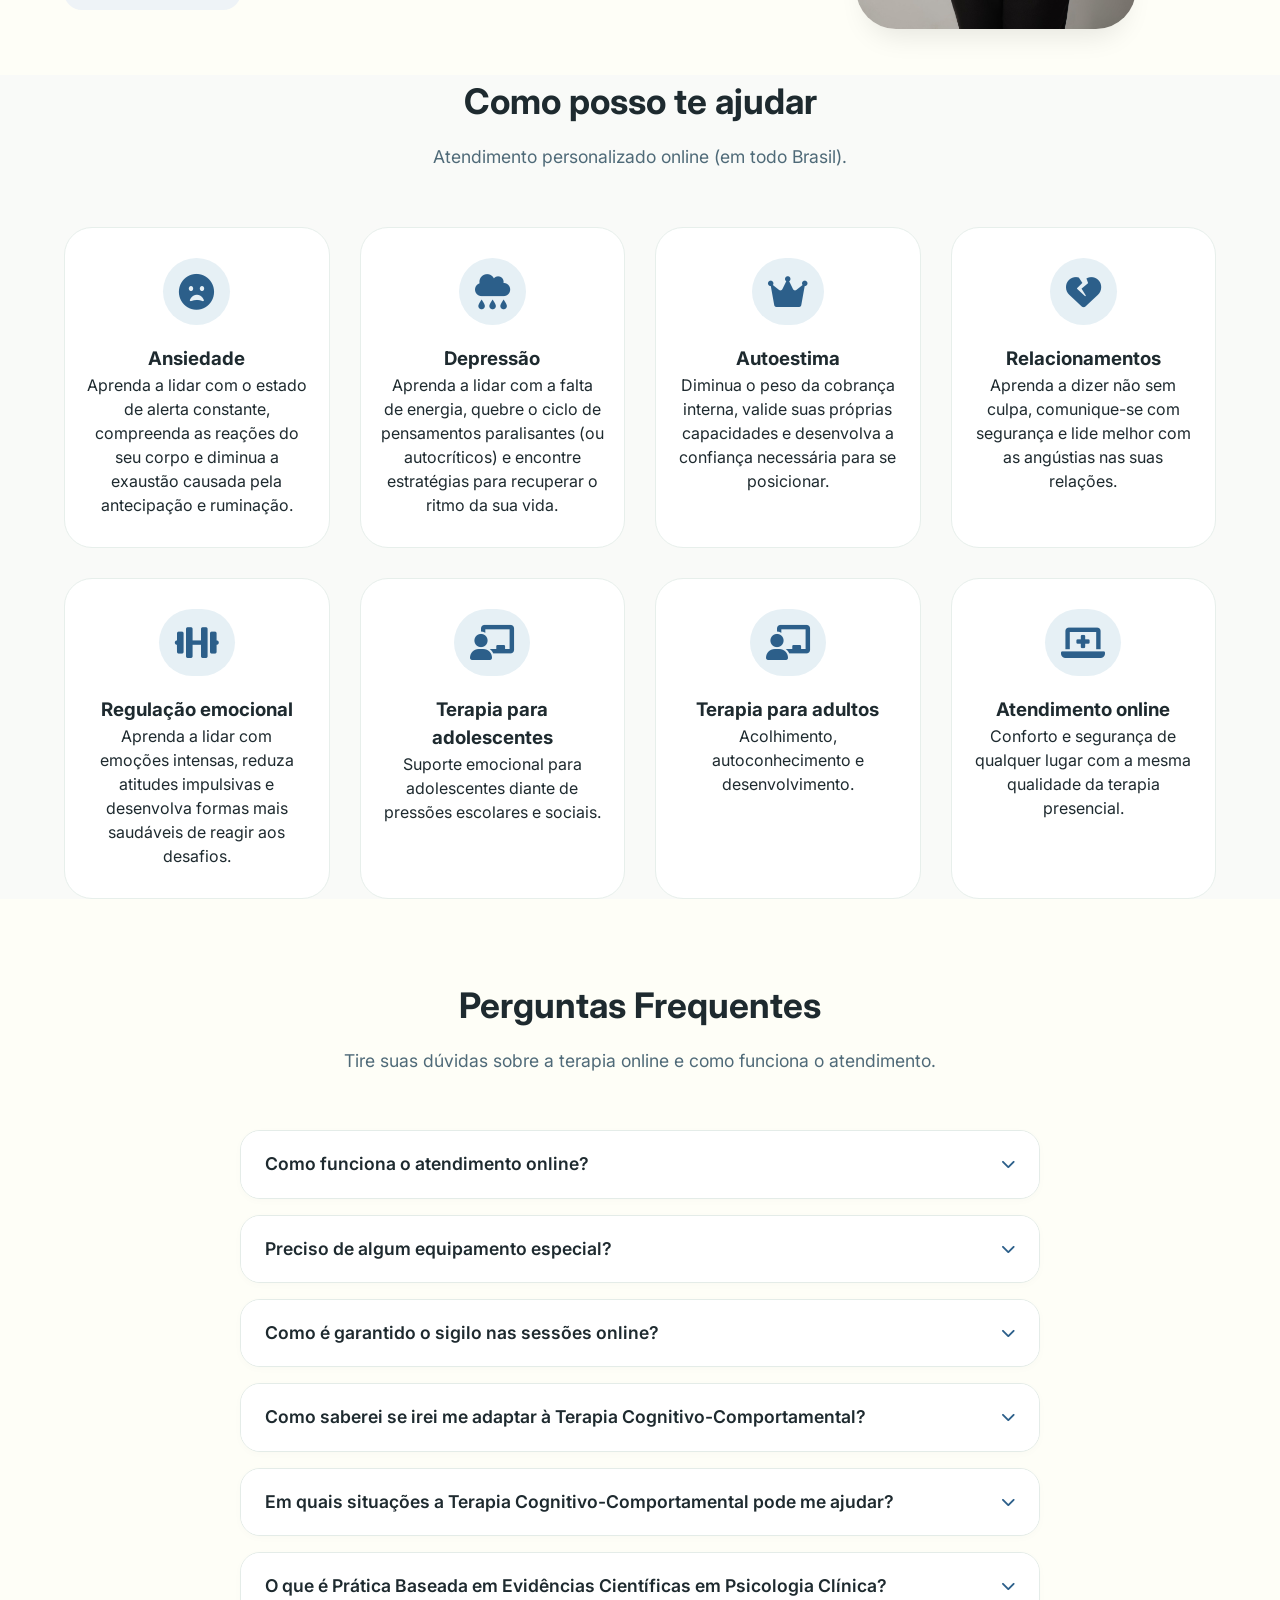
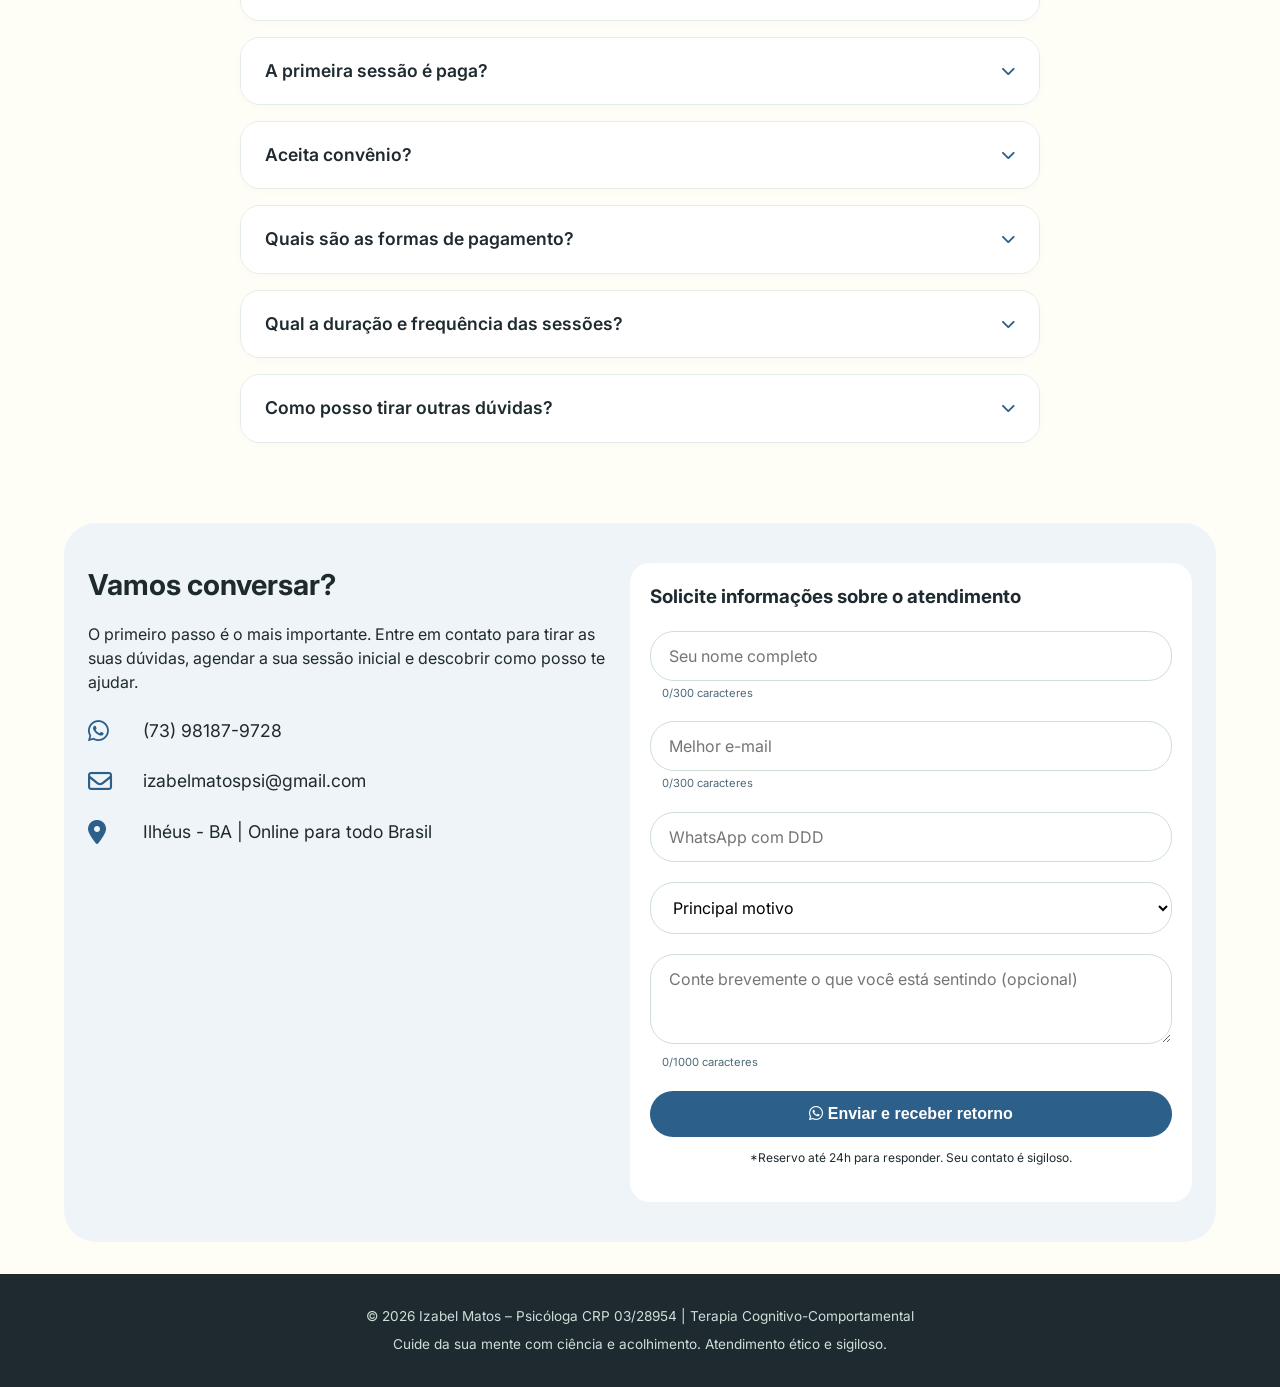
==== commit a332bac9: "Update index.html Content up to date" ====
--- a/index.html
+++ b/index.html
@@ -42,10 +42,10 @@
         <div class="container hero">
             <div class="hero-content">
                 <div class="hero-badge"><i class="fas fa-brain"></i> Psicoterapia e Acolhimento Especializado</div>
-                <h1>Clareza para a sua mente, novos caminhos para explorar</h1>
-                <p>Se você se sente confuso, não consegue organizar a sua mente para tomar decisões, seus pensamentos parecem sem controle, 
-                    causando um grande cansaço e sofrimento, às vezes chora e parece que nada faz mais sentido, 
-                    eu estou aqui para te ajudar. Você não precisa carregar essa exaustão sem apoio, nós podemos organizar isso juntos.</p>
+                <h1>Como seria viver sabendo lidar com suas emoções?</h1>
+                <p>Hoje, a sua mente pode parecer um lugar confuso. Entre pensamentos acelerados, você sente que suas emoções 
+                    estão te sufocando e tudo parece mais pesado do que deveria. É exaustivo carregar tudo isso, mas eu estou aqui 
+                    para te ajudar a se organizar e desenvolver as habilidades que precisa para lidar com suas emoções.</p>
                 <div class="hero-buttons">
                     <a href="#contato" class="btn-primary"><i class="fab fa-whatsapp"></i> Agende sua primeira sessão</a>
                     <a href="#sobre" class="btn-outline"><i class="fas fa-chevron-circle-right"></i> Conheça meu trabalho</a>
@@ -61,7 +61,7 @@
     <section id="tcc" class="section-light">
         <div class="container">
             <h2 class="section-title">Terapia Cognitivo-Comportamental (TCC)</h2>
-            <p class="section-sub">Abordagem prática e com resultados cientificamente comprovados para ansiedade, depressão e desafios do dia a dia.</p>
+            <p class="section-sub">Abordagem prática e com resultados cientificamente comprovados para o manejo de demandas como ansiedade, depressão e desafios do dia a dia.</p>
             <div class="grid-cards">
                 <div class="card">
                     <i class="fas fa-lightbulb"></i>
@@ -90,8 +90,8 @@
                 <p><strong>CRP 03/28954</strong> | Sou especialista em Prática Baseada em Evidências em Psicologia Clínica com formação em Terapia Cognitivo-Comportamental. </p>
                 <p>Meu trabalho é voltado para o atendimento de adultos e adolescentes com foco no tratamento de transtornos de ansiedade, fortalecimento da autoestima e manejo de 
                     dificuldades nos relacionamentos familiares, amorosos e nas interações sociais.</p>                
-                <p>Acredito que a relação terapêutica é a base da transformação. Meu olhar será sempre atento e respeitoso à sua história de vida, caminhando lado a lado com você, 
-                    auxiliando a encontrar a clareza necessária para a nova jornada que você deseja trilhar.</p>
+                <p>Acredito que a relação terapêutica é a base da transformação. Meu olhar será sempre atento e respeitoso à sua história, caminhando lado a lado com você, 
+                    construindo as ferramentas de apoio para que você desenvolva as habilidades necessárias para enfrentar as demandas do cotidiano com mais autonomia e segurança.</p>
                 <div class="badge-credencial">                    
                     <span><i class="fas fa-calendar-alt"></i> Atendimento online</span>
                 </div>
@@ -111,27 +111,27 @@
                 <div class="servico-item">
                     <i class="fas fa-frown-open"></i>
                     <h3>Ansiedade</h3>
-                    <p>Aprenda a lidar com crises, reduzir sintomas físicos e retomar o controle.</p>
+                    <p>Aprenda a lidar com o estado de alerta constante, compreenda as reações do seu corpo e diminua a exaustão causada pela antecipação e ruminação.</p>
                 </div>
                 <div class="servico-item">
                     <i class="fas fa-cloud-rain"></i>
                     <h3>Depressão</h3>
-                    <p>Reconstrução da motivação, ativação comportamental e resgate do prazer nas atividades.</p>
+                    <p>Aprenda a lidar com a falta de energia, quebre o ciclo de pensamentos paralisantes (ou autocríticos) e encontre estratégias para recuperar o ritmo da sua vida.</p>
                 </div>                
                 <div class="servico-item">
                     <i class="fas fa-crown"></i>
                     <h3>Autoestima</h3>
-                    <p>Reduza a autocrítica e a insegurança, aprenda a impor limites e resgate a sua autonomia com ferramentas práticas.</p>
+                    <p>Diminua o peso da cobrança interna, valide suas próprias capacidades e desenvolva a confiança necessária para se posicionar.</p>
                 </div>                
                 <div class="servico-item">
                     <i class="fas fa-heart-broken"></i>
                     <h3>Relacionamentos</h3>
-                    <p>Habilidades sociais, assertividade, autoestima e vínculos mais saudáveis.</p>
+                    <p>Aprenda a dizer não sem culpa, comunique-se com segurança e lide melhor com as angústias nas suas relações. </p>
                 </div>
                 <div class="servico-item">
                     <i class="fas fa-dumbbell"></i>
                     <h3>Regulação emocional</h3>
-                    <p>Controle da impulsividade, frustração e construção de resiliência.</p>
+                    <p>Aprenda a lidar com emoções intensas, reduza atitudes impulsivas e desenvolva formas mais saudáveis de reagir aos desafios.</p>
                 </div>
                 <div class="servico-item">
                     <i class="fas fa-chalkboard-user"></i>
@@ -166,10 +166,10 @@
                     </div>
                     <div class="faq-answer">
                         <p>O atendimento online é realizado por videochamada em um ambiente virtual seguro. 
-                            Você vai precisar apenas de um celular ou computador conectado à internet, fones de ouvido com microfone e de um espaço tranquilo, 
-                            garantindo a privacidade necessária para preservarmos o sigilo da nossa conversa. Esse formato possui a mesma duração, 
-                            qualidade e eficácia dos encontros presenciais, seguindo as diretrizes do Conselho Federal de Psicologia (Resolução CFP 011/2012).
-                        </p>
+                            Você vai precisar apenas de um celular ou computador conectado à internet, fones de ouvido 
+                            com microfone e de um espaço tranquilo, garantindo a privacidade necessária para preservarmos 
+                            o sigilo da nossa conversa. Esse formato possui a mesma duração, qualidade e eficácia dos 
+                            encontros presenciais, seguindo as diretrizes do Conselho Federal de Psicologia (Resolução CFP nº 09/2024).</p>
                     </div>
                 </div>
 
@@ -179,8 +179,8 @@
                         <i class="fas fa-chevron-down"></i>
                     </div>
                     <div class="faq-answer">
-                        <p>Não. Você só precisa de um celular, tablet ou computador com câmera e fones de ouvido, além de uma boa conexão com a internet. 
-                            Recomendo um ambiente tranquilo e privado onde não haja interrupções durante a sessão.</p>
+                        <p>Não. Você só precisa de um celular, tablet ou computador com câmera, fones de ouvido e uma boa conexão com a internet. 
+                            Além disso, é importante escolher um ambiente tranquilo e com privacidade onde não haja interrupções durante a sessão.</p>
                     </div>
                 </div>
 
@@ -262,7 +262,7 @@
                         <i class="fas fa-chevron-down"></i>
                     </div>
                     <div class="faq-answer">
-                        <p>O pagamento pode ser realizado por PIX. As sessões são pagas antecipadamente até um dia antes do dia agendado, para confirmação da reserva do horário.</p>
+                        <p>O pagamento deve ser realizado por PIX. As sessões são pagas antecipadamente até um dia antes do dia agendado, para confirmação da reserva do horário.</p>
                     </div>
                 </div>
 
@@ -284,7 +284,7 @@
                         <i class="fas fa-chevron-down"></i>
                     </div>
                     <div class="faq-answer">
-                        <p>Se você ainda tem perguntas ou deseja conversar sobre algo específico, pode entrar em contato comigo utilizando o botão do Whatsapp no canto inferior tela ou, 
+                        <p>Se você ainda tem perguntas ou deseja conversar sobre algo específico, pode entrar em contato comigo utilizando o botão do Whatsapp no canto inferior da tela ou, 
                             caso prefira, preencher o formulário de agendamento com seus dados para solicitar informações mais detalhadas sobre o atendimento.</p>
                     </div>
                 </div>
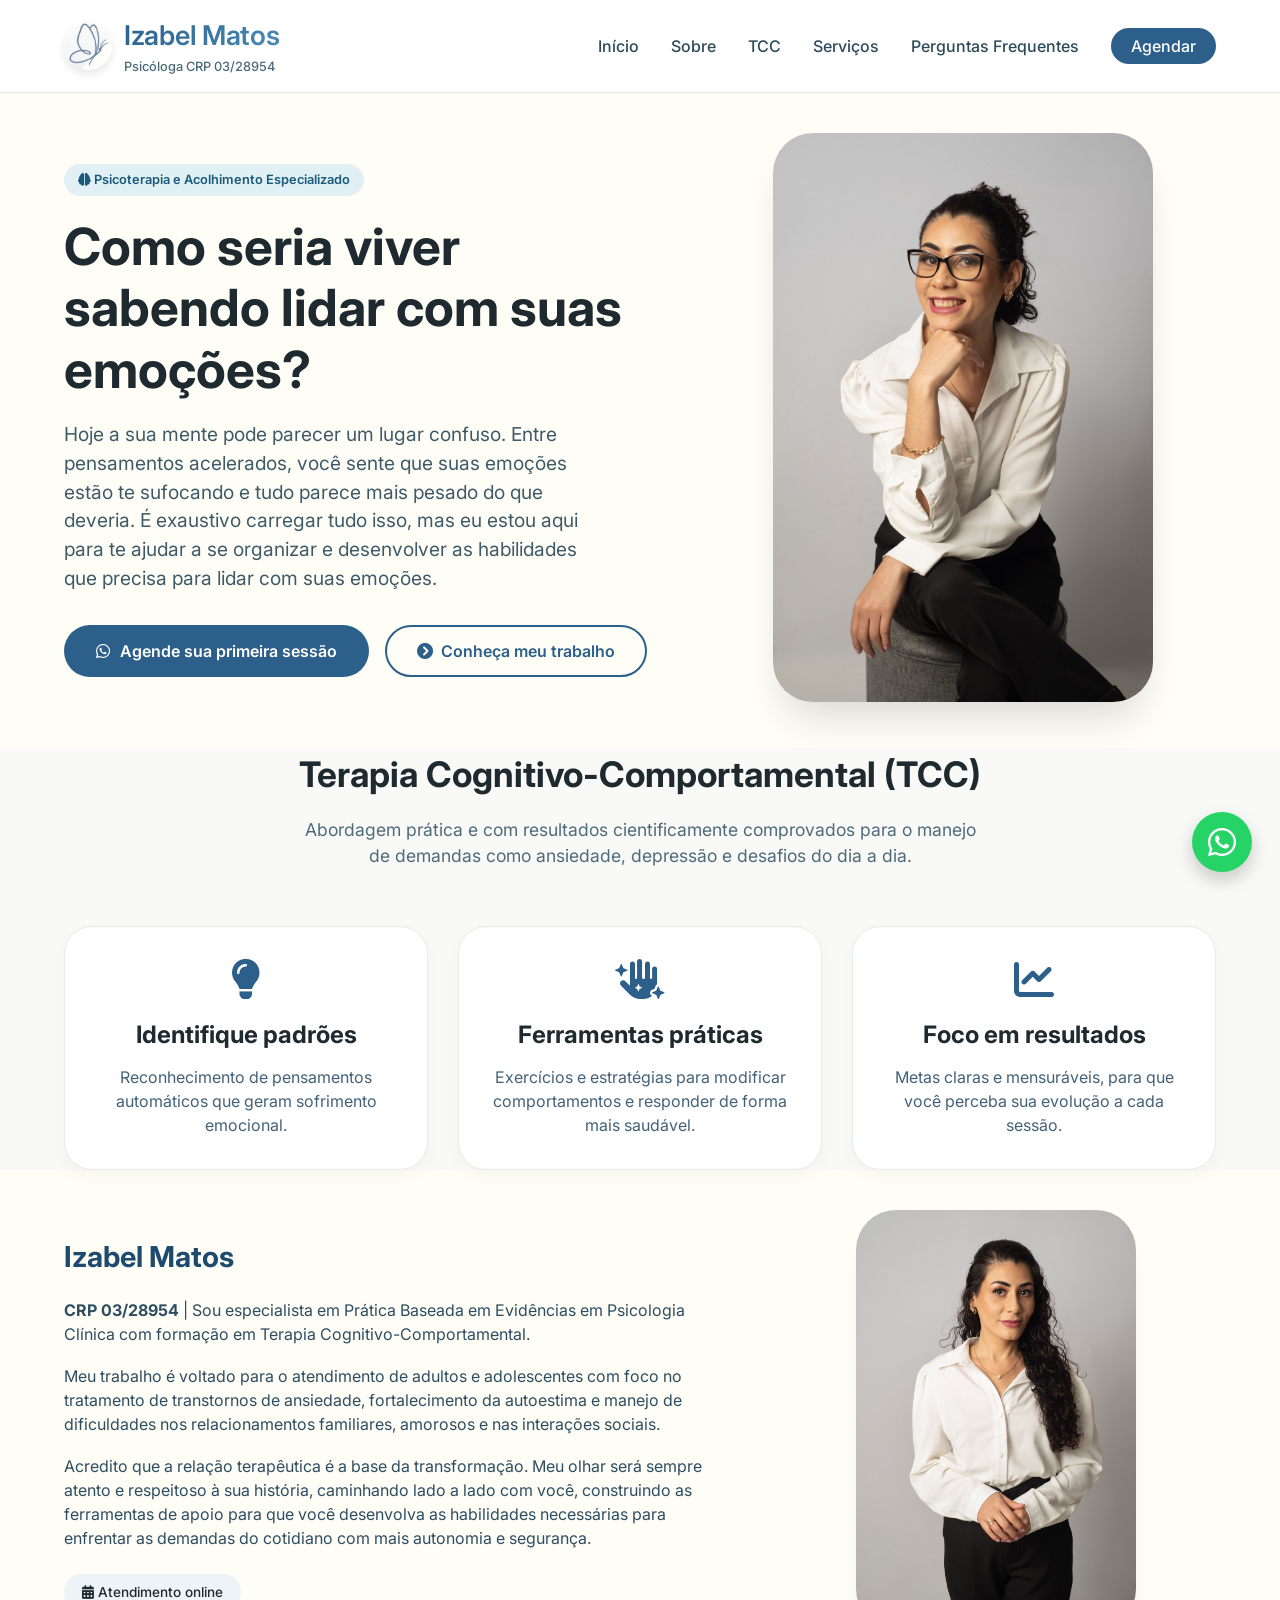
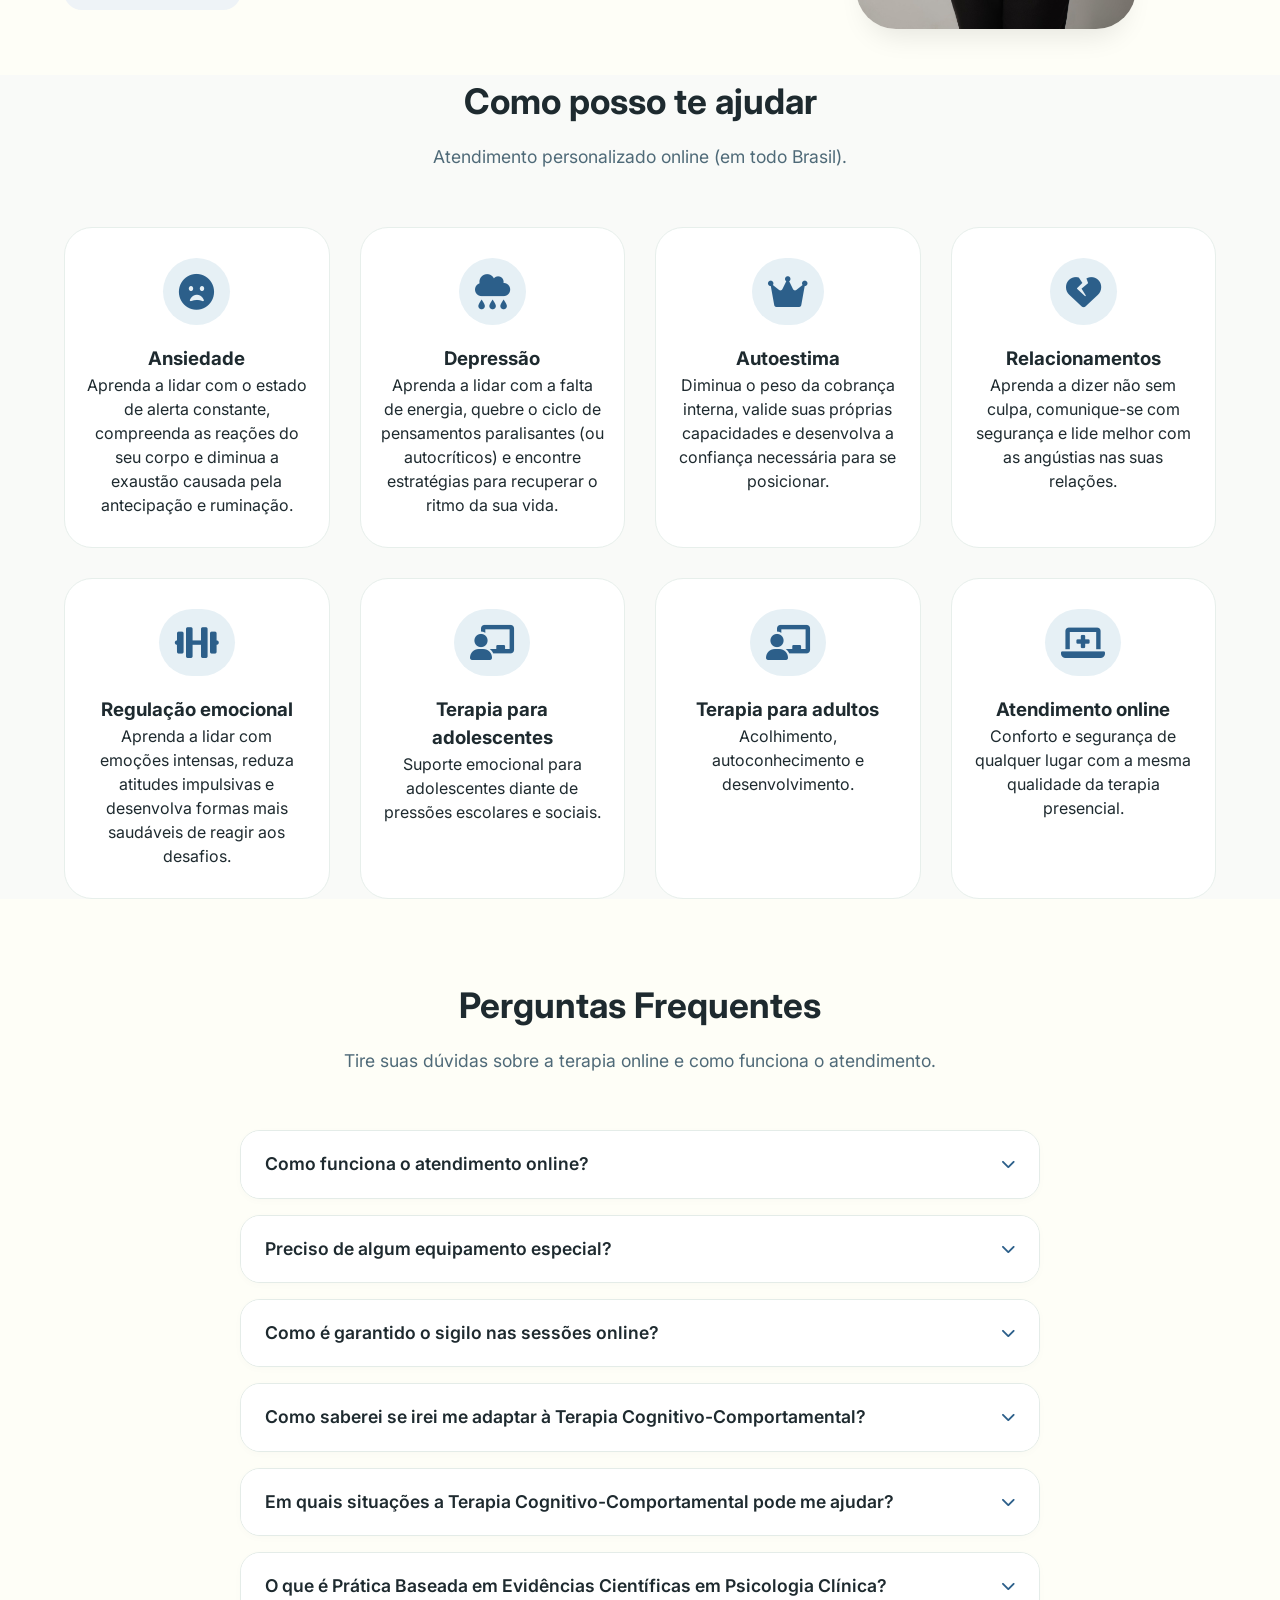
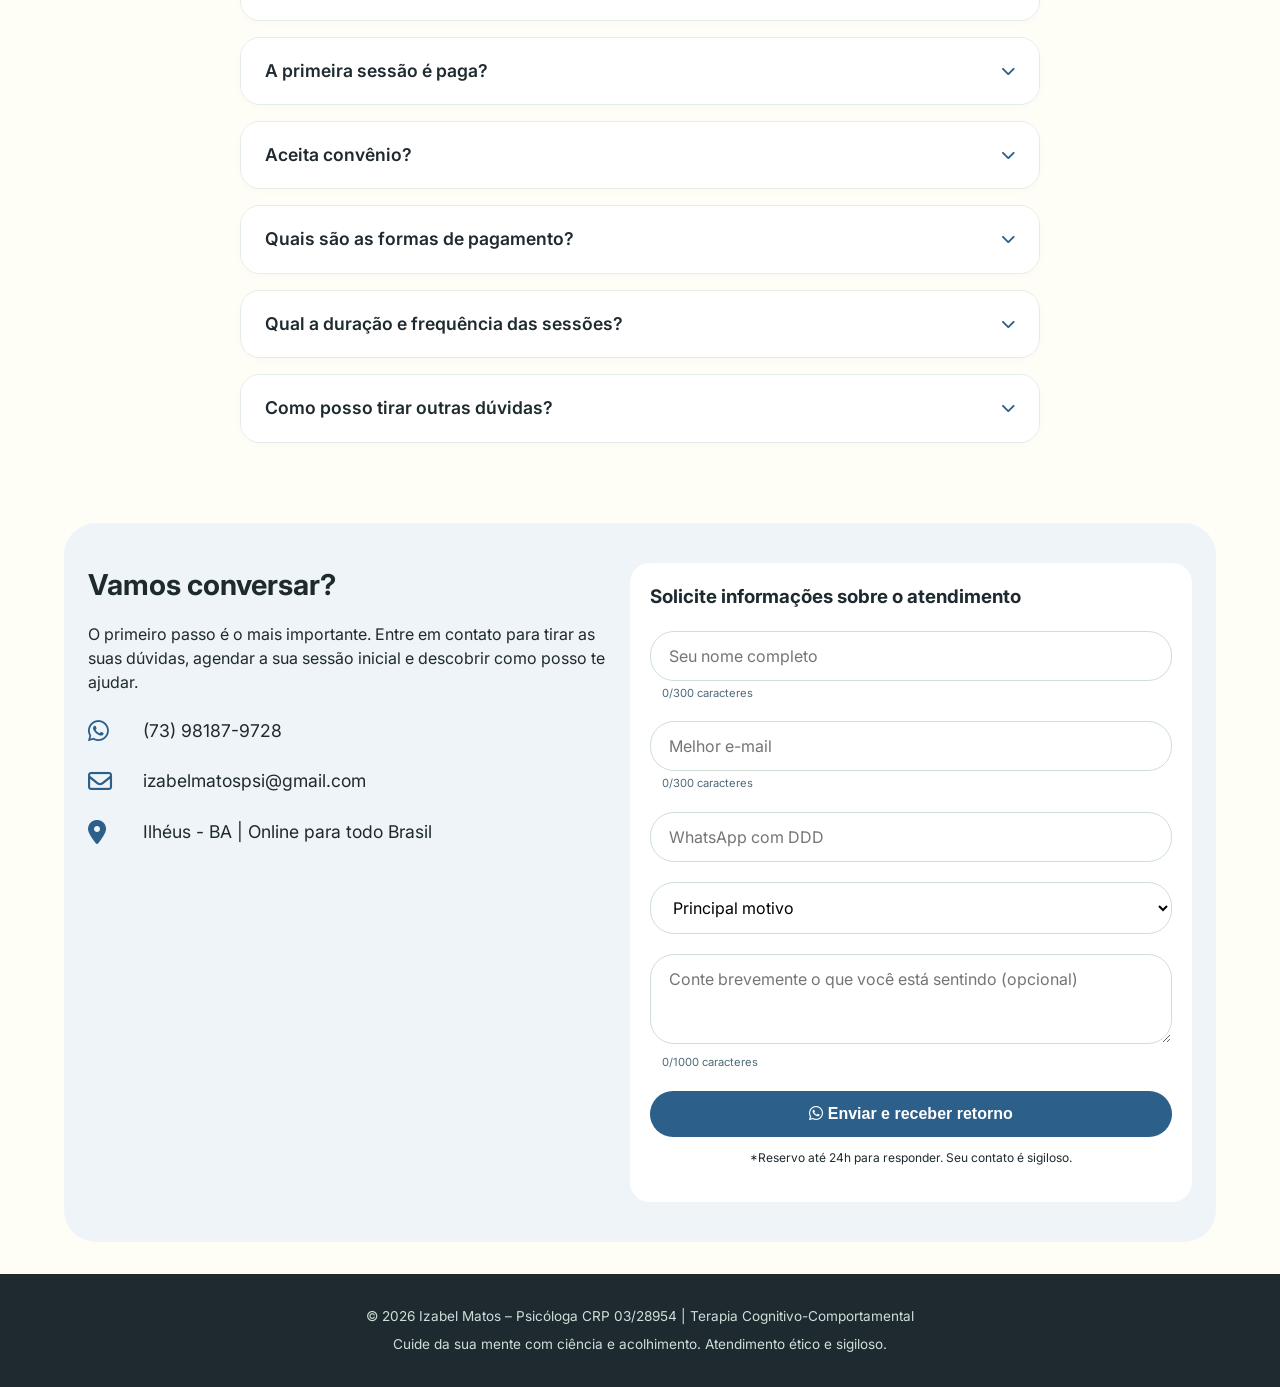
==== commit a171e057: "Update index.html Content up to date" ====
--- a/index.html
+++ b/index.html
@@ -43,7 +43,7 @@
             <div class="hero-content">
                 <div class="hero-badge"><i class="fas fa-brain"></i> Psicoterapia e Acolhimento Especializado</div>
                 <h1>Como seria viver sabendo lidar com suas emoções?</h1>
-                <p>Hoje, a sua mente pode parecer um lugar confuso. Entre pensamentos acelerados, você sente que suas emoções 
+                <p>Hoje a sua mente pode parecer um lugar confuso. Entre pensamentos acelerados, você sente que suas emoções 
                     estão te sufocando e tudo parece mais pesado do que deveria. É exaustivo carregar tudo isso, mas eu estou aqui 
                     para te ajudar a se organizar e desenvolver as habilidades que precisa para lidar com suas emoções.</p>
                 <div class="hero-buttons">
